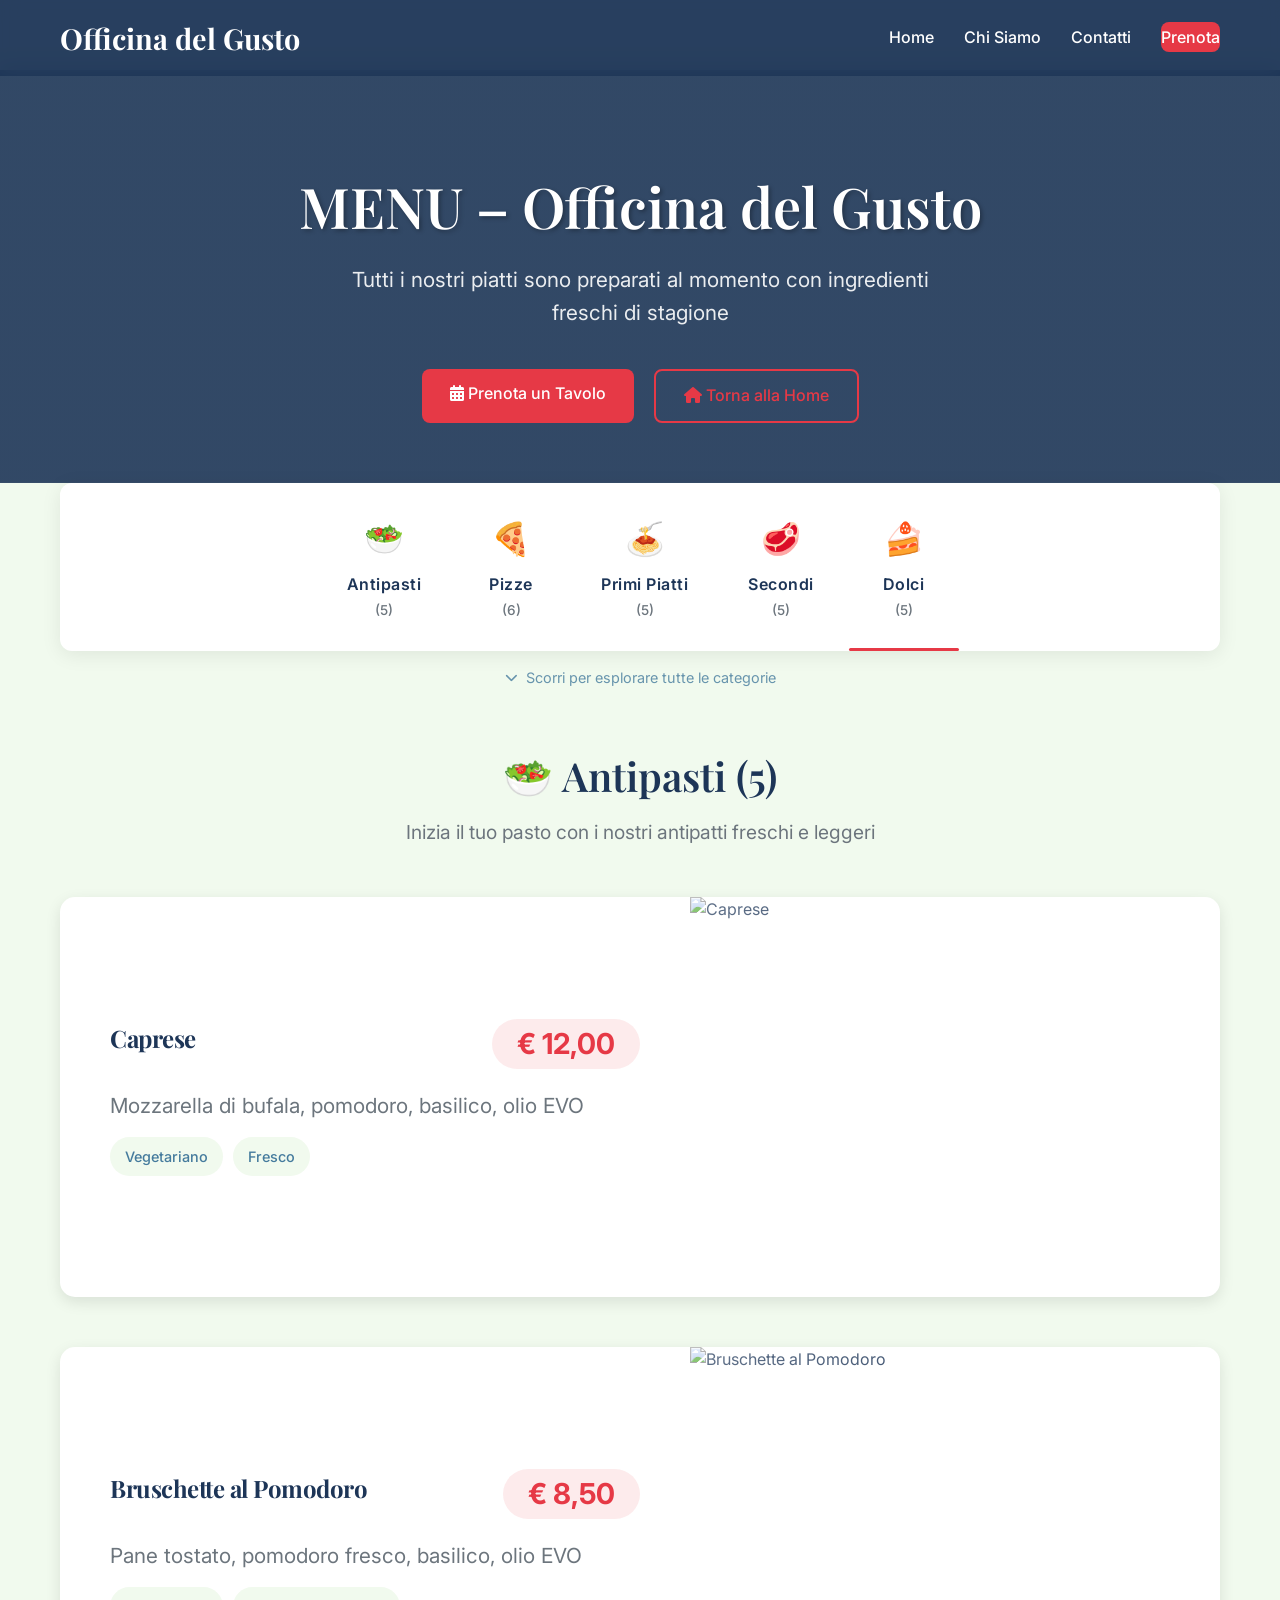
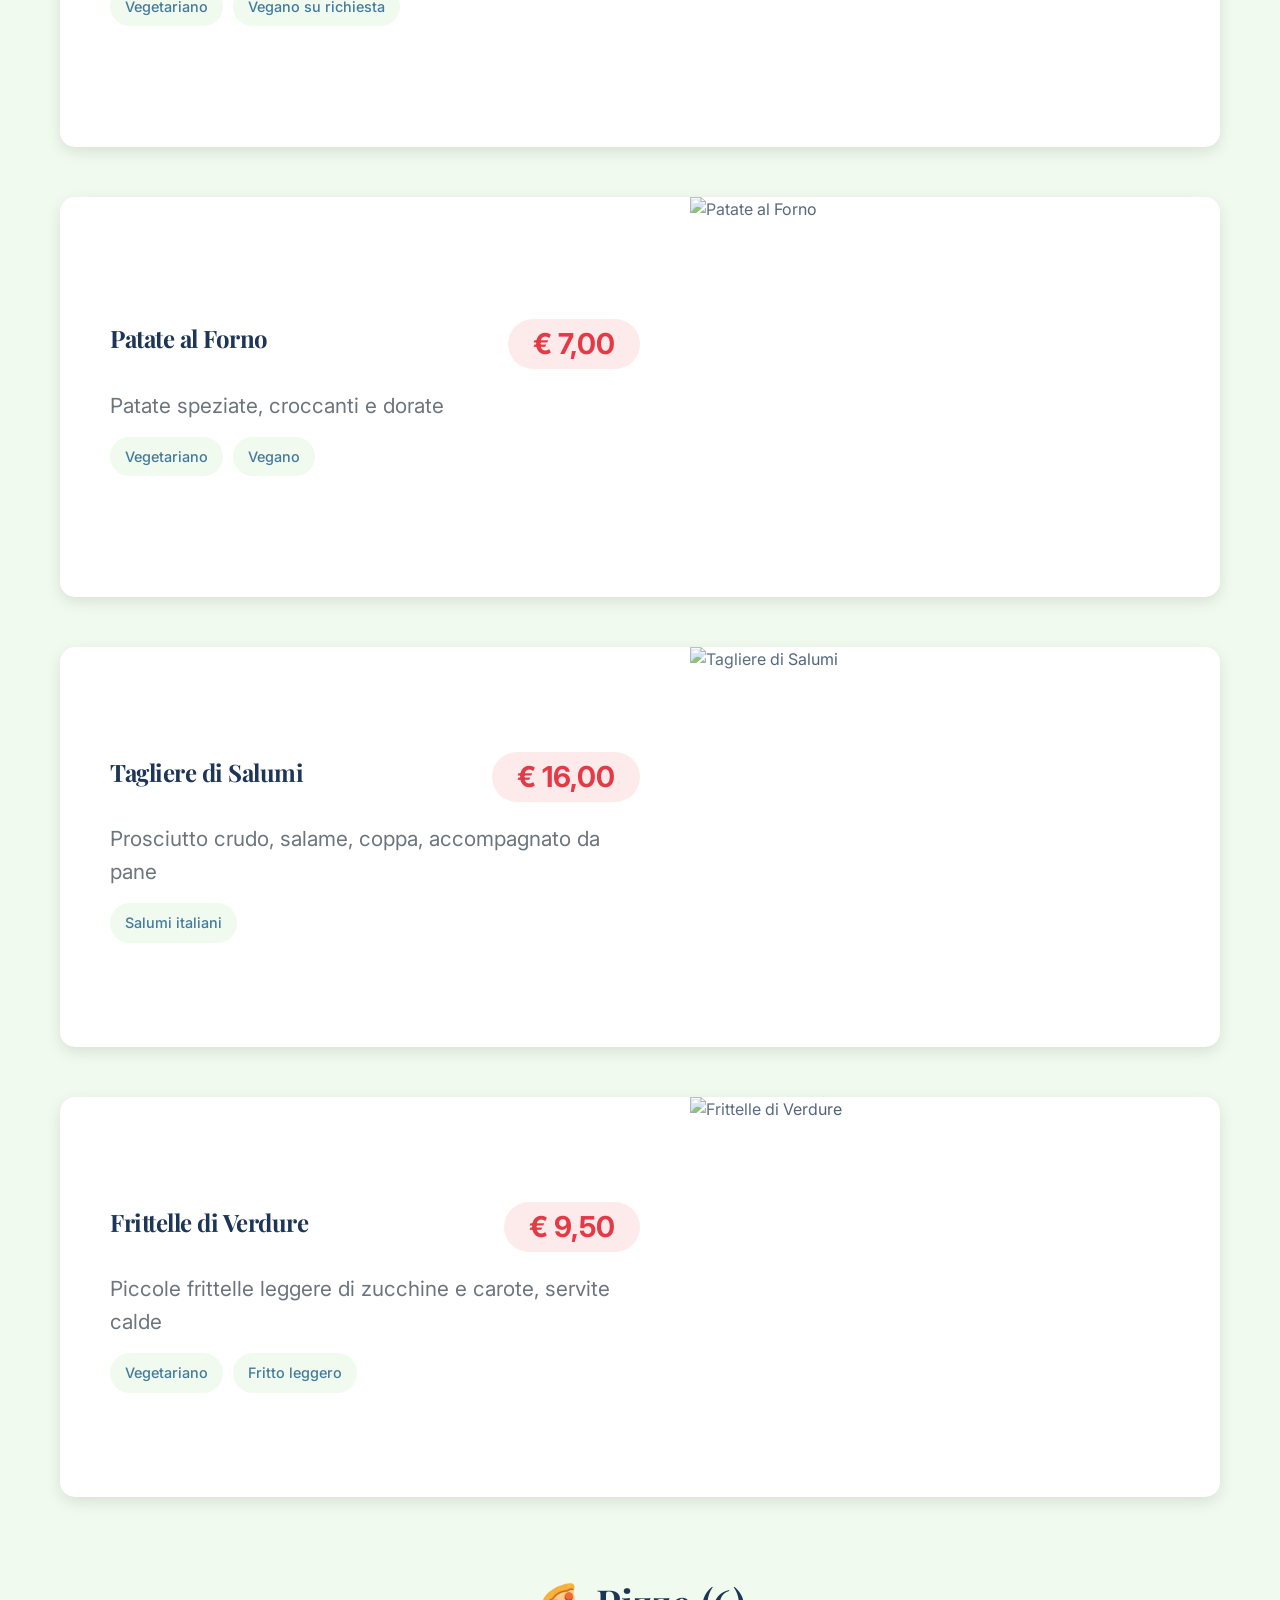
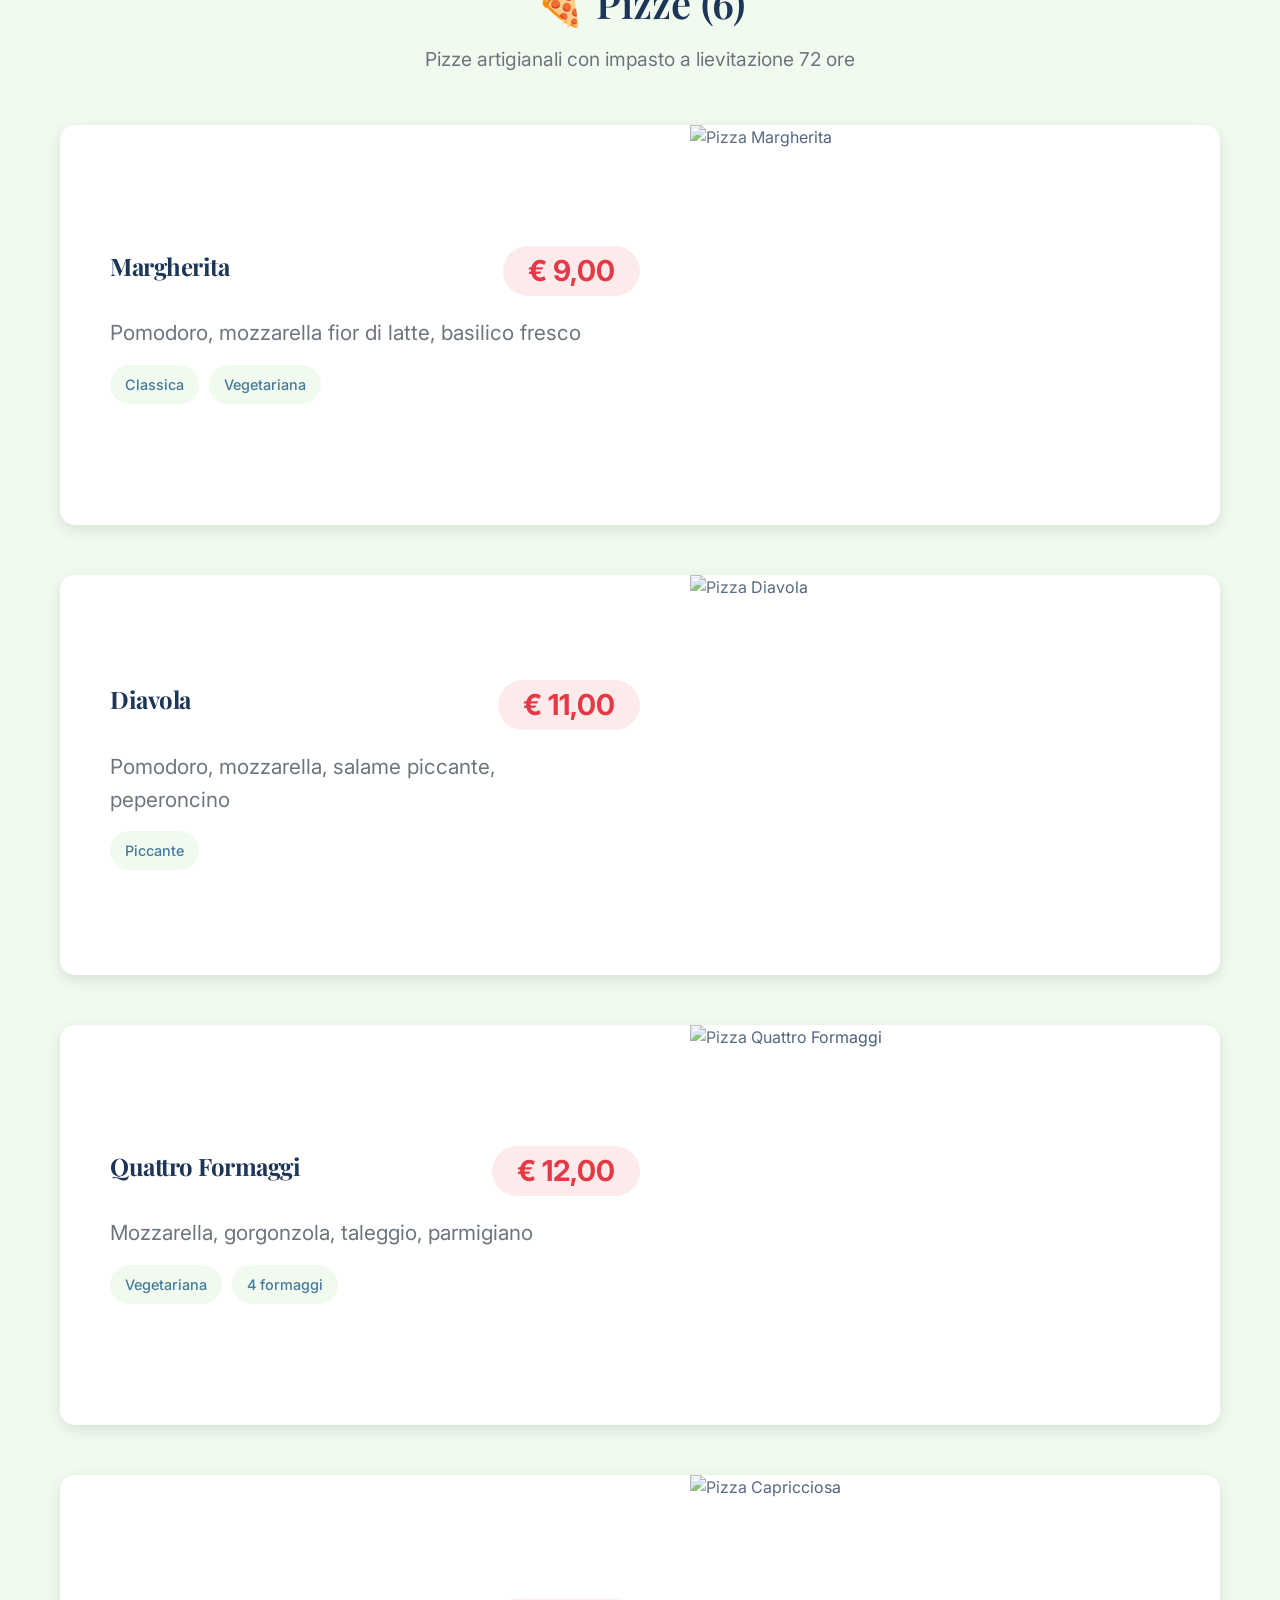
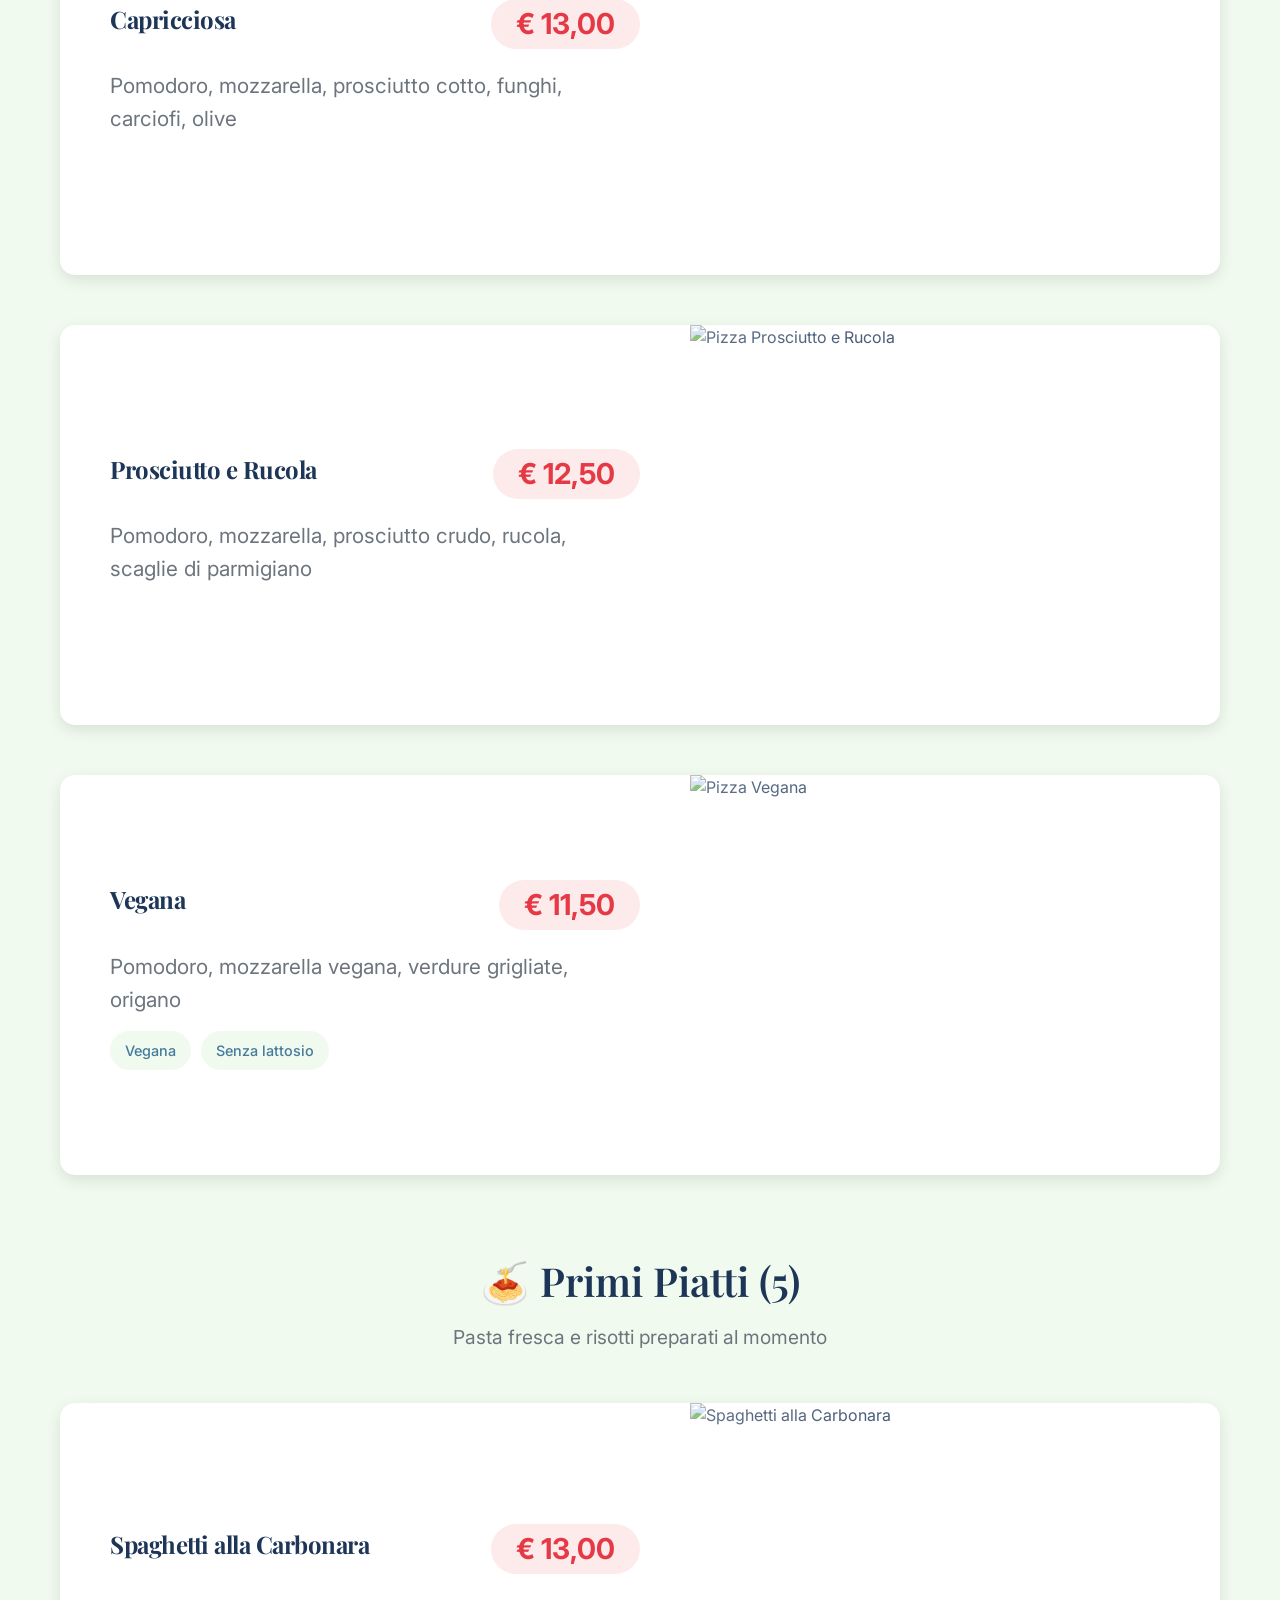
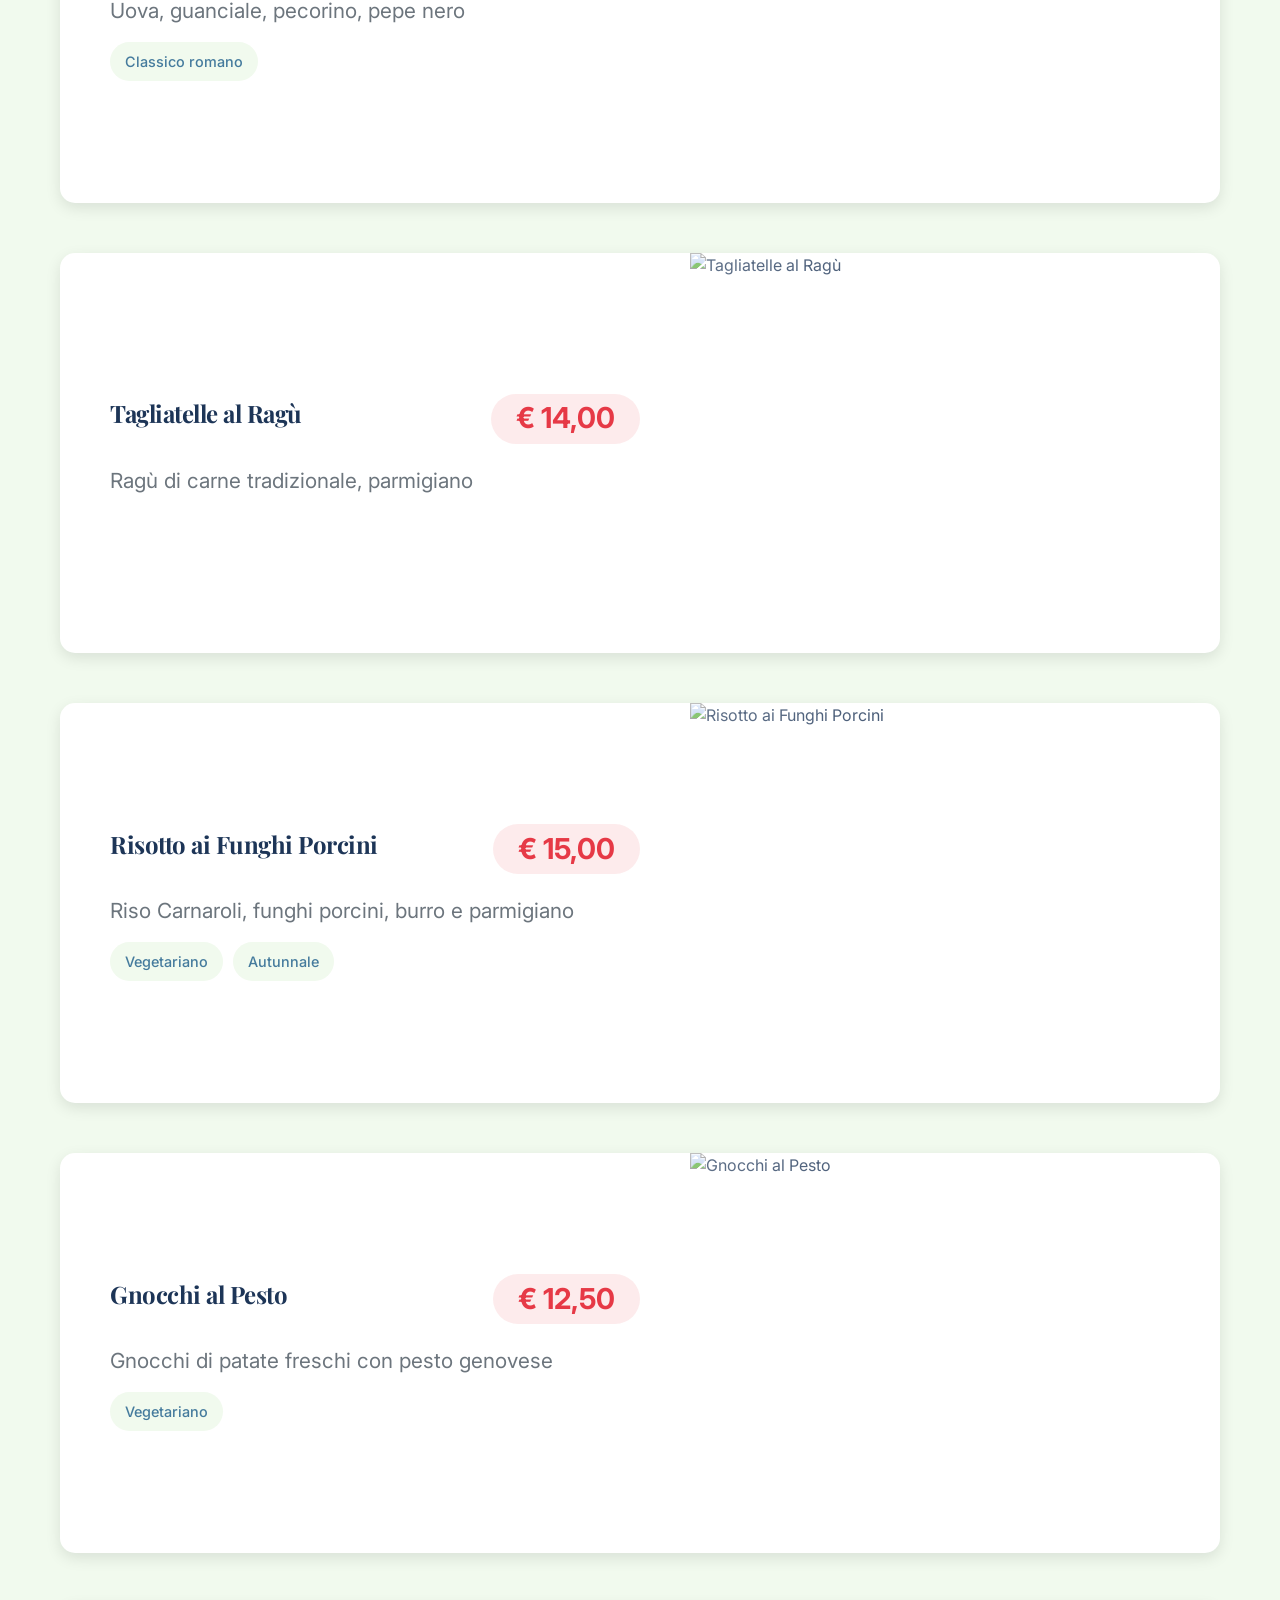
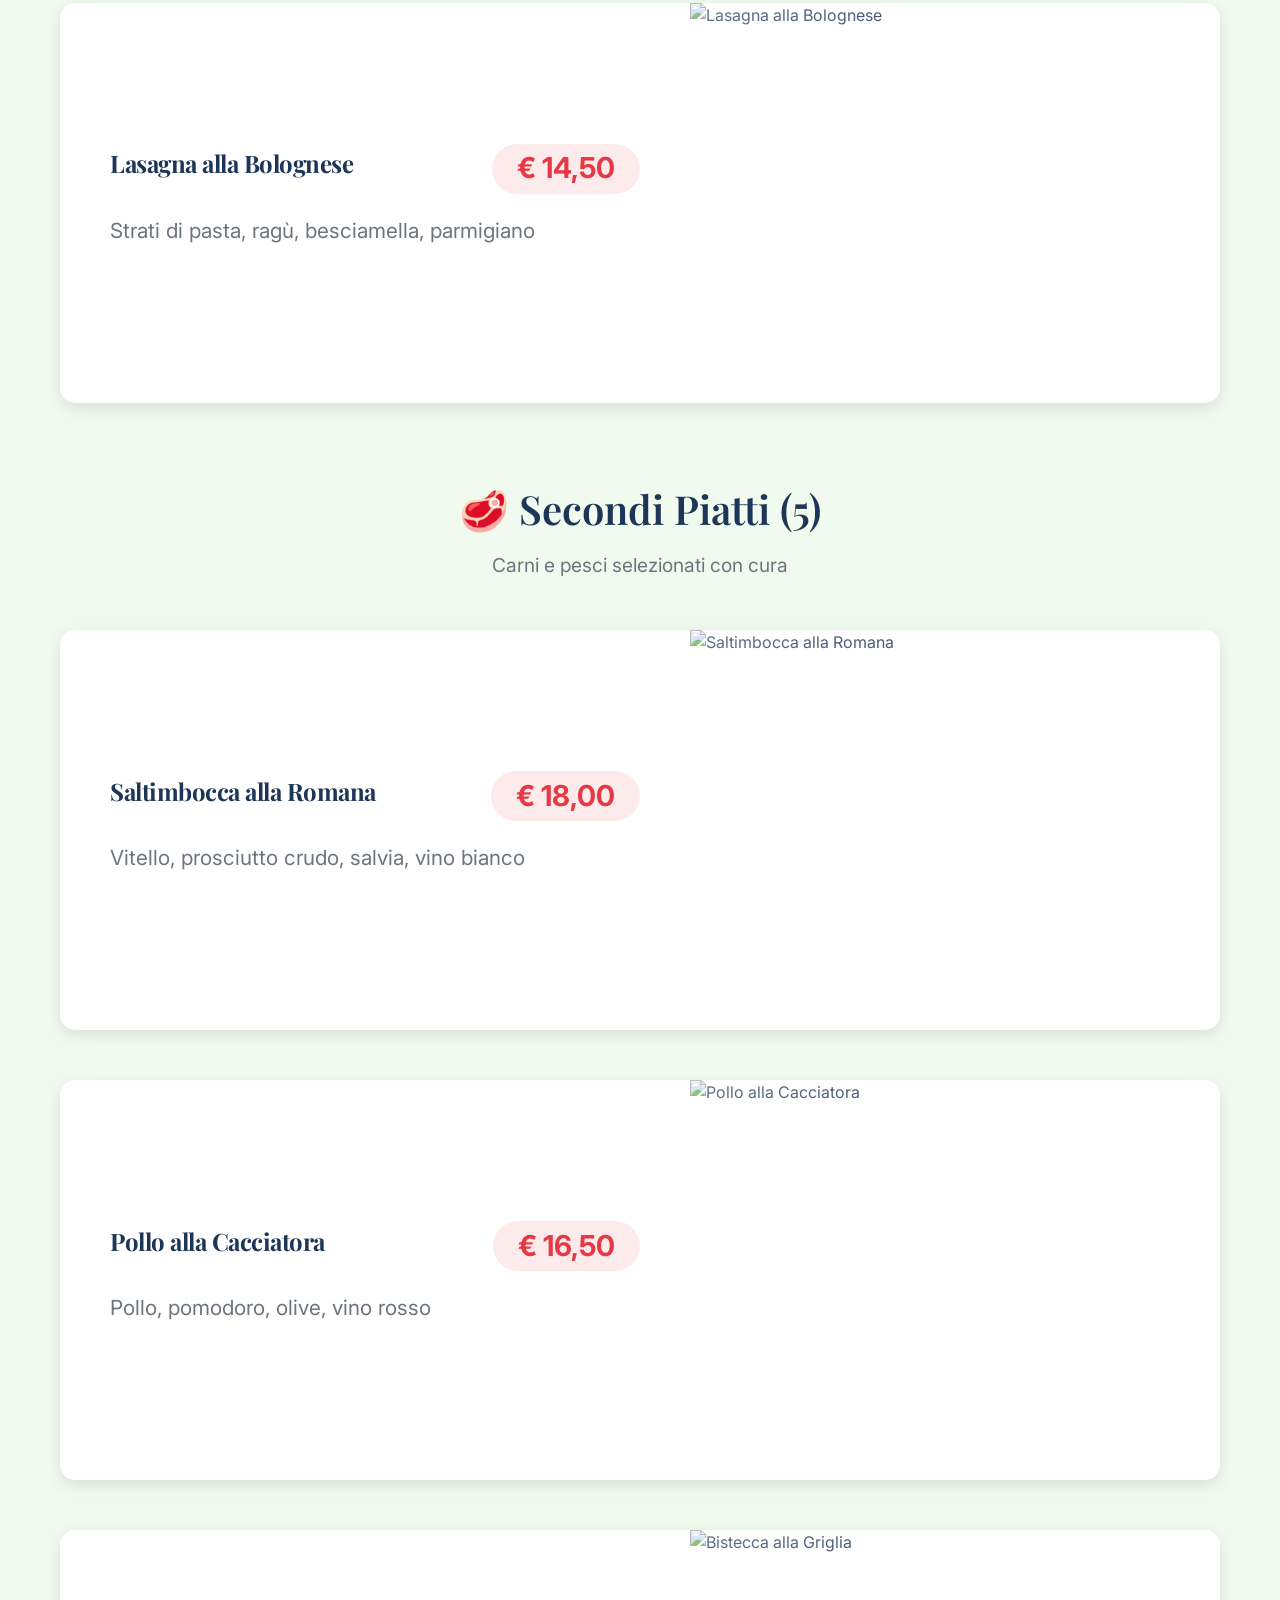
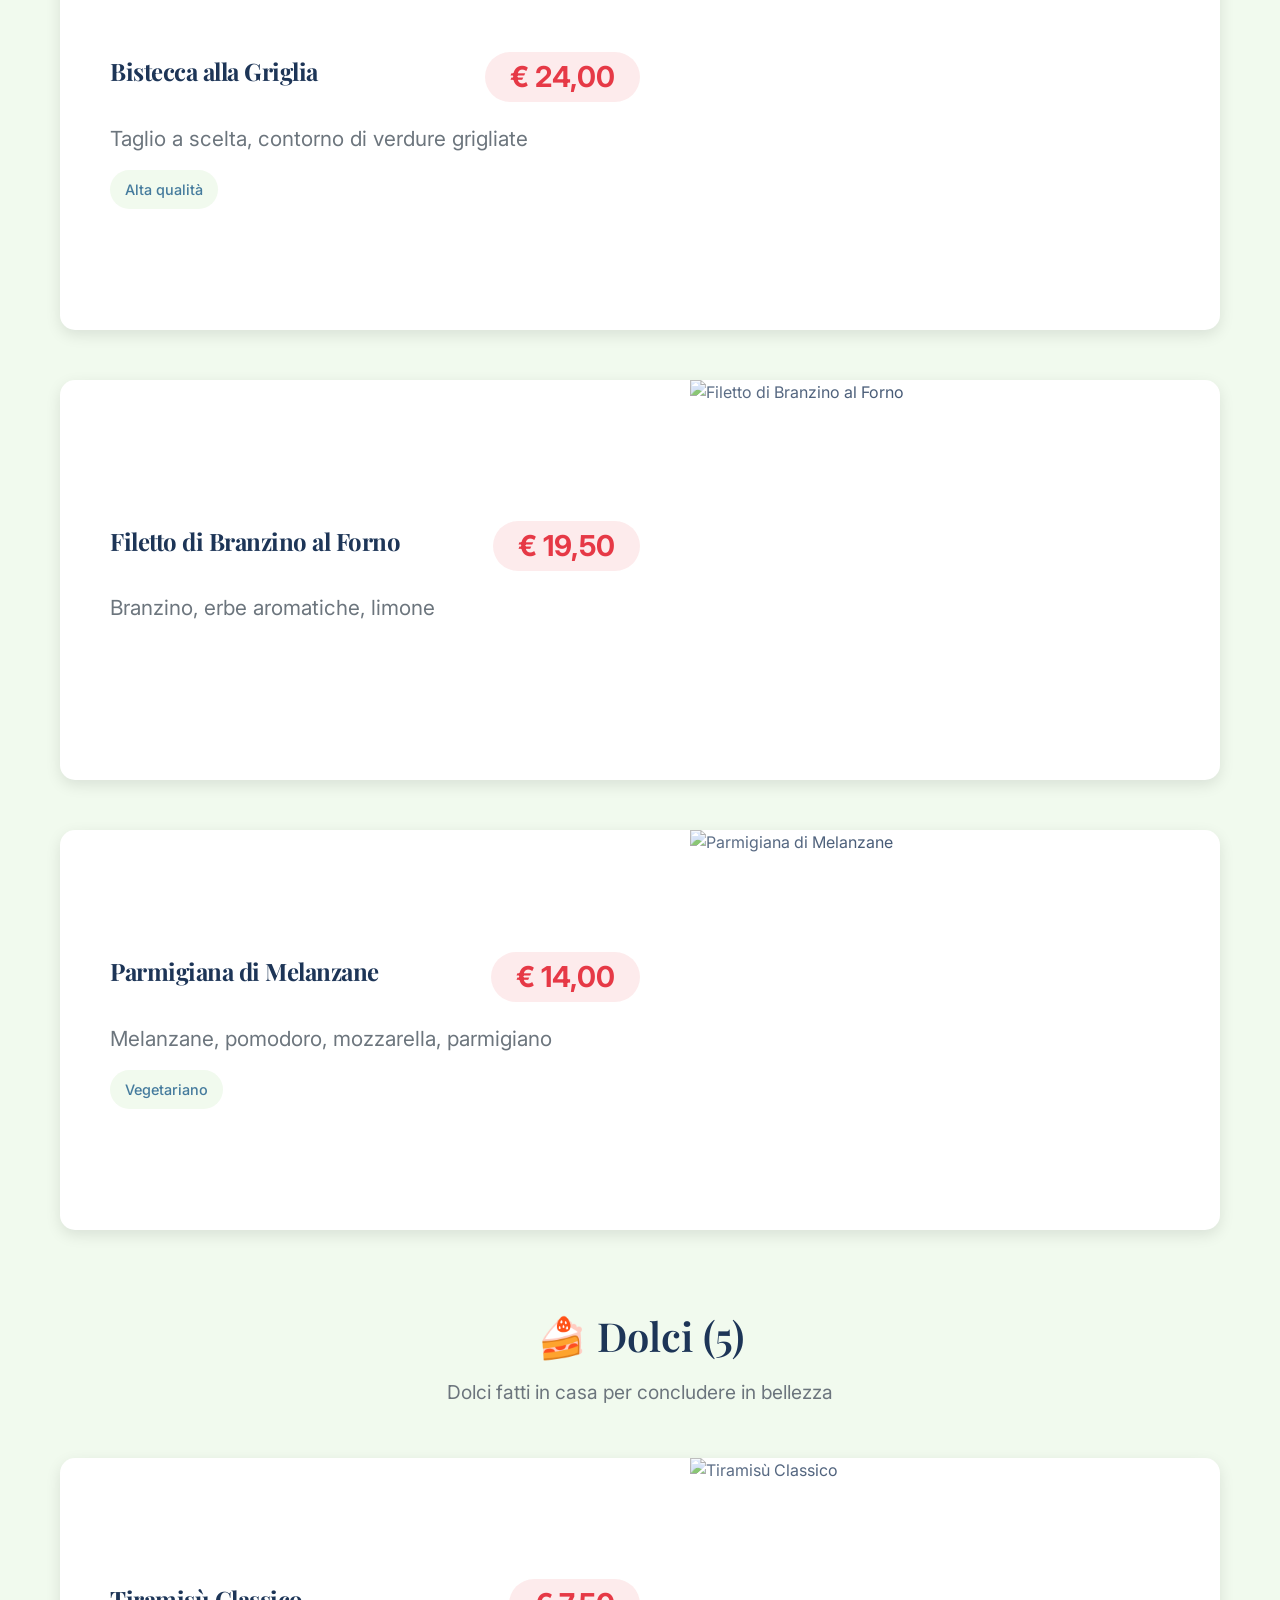
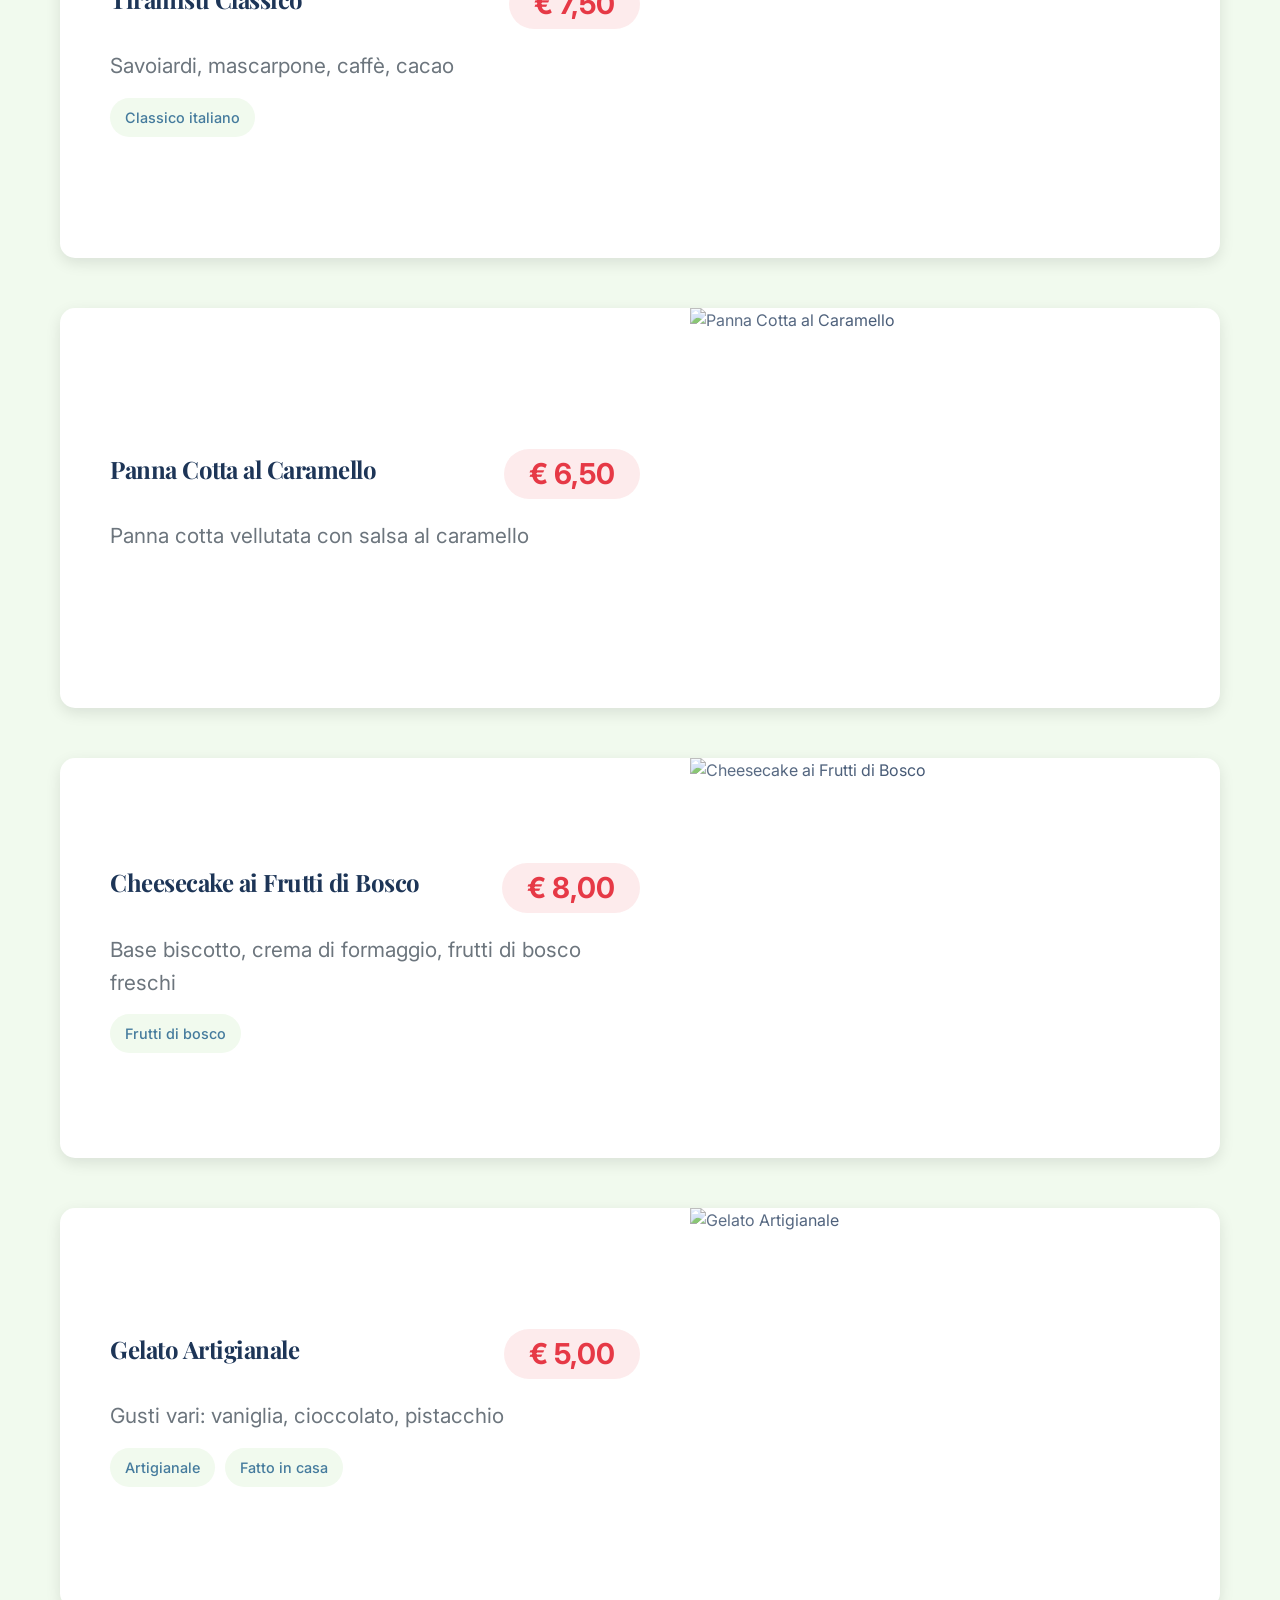
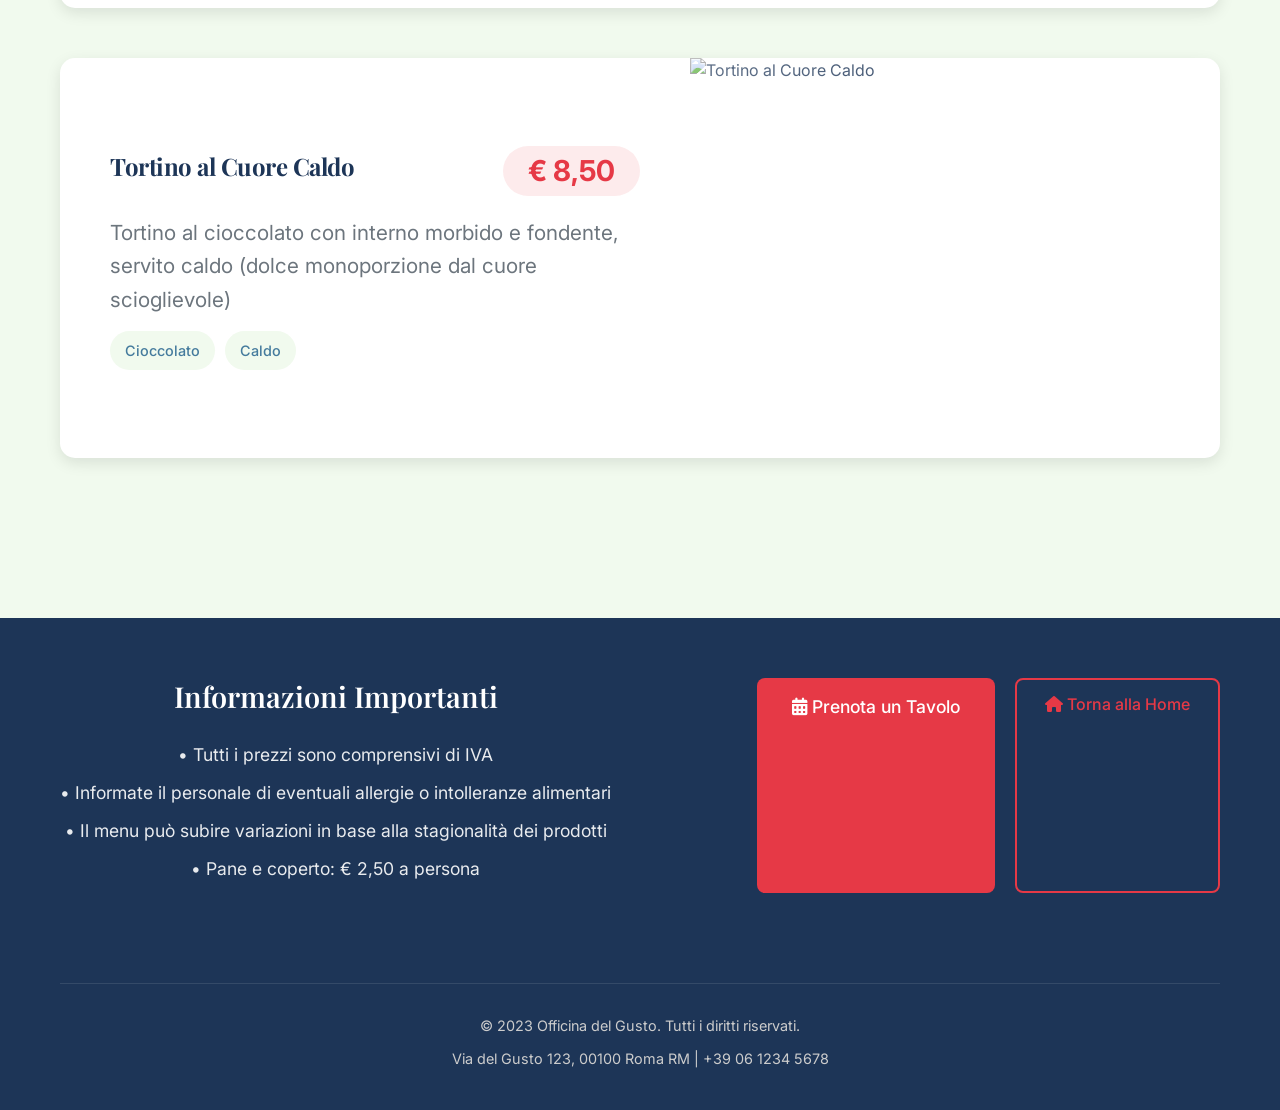
==== menu.html @ 0bdce74b "creazione sito creazione sito" ====
<!DOCTYPE html>
<html lang="it">
<head>
    <meta charset="UTF-8">
    <meta name="viewport" content="width=device-width, initial-scale=1.0">
    <title>Menu - Officina del Gusto</title>
    <link rel="stylesheet" href="css/style.css">
    <link rel="stylesheet" href="css/menu.css">
    <link rel="preconnect" href="https://fonts.googleapis.com">
    <link rel="preconnect" href="https://fonts.gstatic.com" crossorigin>
    <link href="https://fonts.googleapis.com/css2?family=Playfair+Display:wght@400;500;600;700&family=Inter:wght@300;400;500;600&display=swap" rel="stylesheet">
    <link rel="stylesheet" href="https://cdnjs.cloudflare.com/ajax/libs/font-awesome/6.4.0/css/all.min.css">
    <link rel="icon" type="image/x-icon" href="assets/images/favicon.ico">
</head>
<body>
    <!-- Navbar per menu.html -->
    <nav class="navbar">
        <div class="container">
            <a href="index.html" class="logo">Officina del Gusto</a>
            <button class="menu-toggle" aria-label="Apri menu">
                <i class="fas fa-bars"></i>
            </button>
            <ul class="nav-menu">
                <li><a href="index.html" class="nav-link">Home</a></li>
                <li><a href="index.html#about" class="nav-link">Chi Siamo</a></li>
                <li><a href="index.html#contact" class="nav-link">Contatti</a></li>
                <li><a href="index.html#reservation" class="nav-link btn-reservation">Prenota</a></li>
            </ul>
        </div>
    </nav>

    <!-- Header del Menu -->
    <header class="menu-header">
        <div class="container">
            <div class="menu-header-content">
                <h1 class="menu-main-title">MENU – Officina del Gusto</h1>
                <p class="menu-subtitle">Tutti i nostri piatti sono preparati al momento con ingredienti freschi di stagione</p>
                <div class="menu-header-actions">
                    <a href="index.html#reservation" class="btn btn-primary">
                        <i class="fas fa-calendar-alt"></i> Prenota un Tavolo
                    </a>
                    <a href="index.html" class="btn btn-secondary">
                        <i class="fas fa-home"></i> Torna alla Home
                    </a>
                </div>
            </div>
        </div>
    </header>

    <!-- Menu Container -->
    <main class="menu-container">
        <div class="container">
<!-- Navigazione categorie - Design Elegante -->
<div class="menu-categories-container">
    <nav class="menu-categories-nav-elegant">
        <div class="category-nav-wrapper">
            <a href="#antipasti" class="category-nav-item active" data-category="antipasti">
                <div class="category-icon">🥗</div>
                <div class="category-text">
                    <span class="category-name">Antipasti</span>
                    <span class="category-count">(5)</span>
                </div>
            </a>
            
            <a href="#pizze" class="category-nav-item" data-category="pizze">
                <div class="category-icon">🍕</div>
                <div class="category-text">
                    <span class="category-name">Pizze</span>
                    <span class="category-count">(6)</span>
                </div>
            </a>
            
            <a href="#primi" class="category-nav-item" data-category="primi">
                <div class="category-icon">🍝</div>
                <div class="category-text">
                    <span class="category-name">Primi Piatti</span>
                    <span class="category-count">(5)</span>
                </div>
            </a>
            
            <a href="#secondi" class="category-nav-item" data-category="secondi">
                <div class="category-icon">🥩</div>
                <div class="category-text">
                    <span class="category-name">Secondi</span>
                    <span class="category-count">(5)</span>
                </div>
            </a>
            
            <a href="#dolci" class="category-nav-item" data-category="dolci">
                <div class="category-icon">🍰</div>
                <div class="category-text">
                    <span class="category-name">Dolci</span>
                    <span class="category-count">(5)</span>
                </div>
            </a>
        </div>
        
        <div class="nav-indicator"></div>
    </nav>
    
    <div class="category-nav-hint">
        <i class="fas fa-chevron-down"></i>
        <span>Scorri per esplorare tutte le categorie</span>
    </div>
</div>
            <!-- Antipasti -->
            <section id="antipasti" class="menu-category-section">
                <div class="category-header">
                    <h2 class="category-title">🥗 Antipasti (5)</h2>
                    <p class="category-description">Inizia il tuo pasto con i nostri antipatti freschi e leggeri</p>
                </div>
                
                <div class="menu-items-list">
                    <!-- Caprese -->
                    <div class="menu-item-fullscreen">
                        <div class="menu-item-content">
                            <div class="dish-header">
                                <h3 class="dish-name">Caprese</h3>
                                <div class="dish-price">€ 12,00</div>
                            </div>
                            <p class="dish-description">Mozzarella di bufala, pomodoro, basilico, olio EVO</p>
                            <div class="dish-tags">
                                <span class="dish-tag">Vegetariano</span>
                                <span class="dish-tag">Fresco</span>
                            </div>
                        </div>
                        <div class="menu-item-image">
                            <img src="assets/images/caprese.jpg" alt="Caprese">
                        </div>
                    </div>
                    
                    <!-- Bruschette al Pomodoro -->
                    <div class="menu-item-fullscreen">
                        <div class="menu-item-content">
                            <div class="dish-header">
                                <h3 class="dish-name">Bruschette al Pomodoro</h3>
                                <div class="dish-price">€ 8,50</div>
                            </div>
                            <p class="dish-description">Pane tostato, pomodoro fresco, basilico, olio EVO</p>
                            <div class="dish-tags">
                                <span class="dish-tag">Vegetariano</span>
                                <span class="dish-tag">Vegano su richiesta</span>
                            </div>
                        </div>
                        <div class="menu-item-image">
                            <img src="assets/images/bruschetta.jpg" alt="Bruschette al Pomodoro">
                        </div>
                    </div>
                    
                    <!-- Patate al Forno -->
                    <div class="menu-item-fullscreen">
                        <div class="menu-item-content">
                            <div class="dish-header">
                                <h3 class="dish-name">Patate al Forno</h3>
                                <div class="dish-price">€ 7,00</div>
                            </div>
                            <p class="dish-description">Patate speziate, croccanti e dorate</p>
                            <div class="dish-tags">
                                <span class="dish-tag">Vegetariano</span>
                                <span class="dish-tag">Vegano</span>
                            </div>
                        </div>
                        <div class="menu-item-image">
                            <img src="assets/images/patate.jpg" alt="Patate al Forno">
                        </div>
                    </div>
                    
                    <!-- Tagliere di Salumi -->
                    <div class="menu-item-fullscreen">
                        <div class="menu-item-content">
                            <div class="dish-header">
                                <h3 class="dish-name">Tagliere di Salumi</h3>
                                <div class="dish-price">€ 16,00</div>
                            </div>
                            <p class="dish-description">Prosciutto crudo, salame, coppa, accompagnato da pane</p>
                            <div class="dish-tags">
                                <span class="dish-tag">Salumi italiani</span>
                            </div>
                        </div>
                        <div class="menu-item-image">
                            <img src="assets/images/salumi.jpg" alt="Tagliere di Salumi">
                        </div>
                    </div>
                    
                    <!-- Frittelle di Verdure -->
                    <div class="menu-item-fullscreen">
                        <div class="menu-item-content">
                            <div class="dish-header">
                                <h3 class="dish-name">Frittelle di Verdure</h3>
                                <div class="dish-price">€ 9,50</div>
                            </div>
                            <p class="dish-description">Piccole frittelle leggere di zucchine e carote, servite calde</p>
                            <div class="dish-tags">
                                <span class="dish-tag">Vegetariano</span>
                                <span class="dish-tag">Fritto leggero</span>
                            </div>
                        </div>
                        <div class="menu-item-image">
                            <img src="assets/images/verdura.jpg" alt="Frittelle di Verdure">
                        </div>
                    </div>
                </div>
            </section>

            <!-- Pizze -->
            <section id="pizze" class="menu-category-section">
                <div class="category-header">
                    <h2 class="category-title">🍕 Pizze (6)</h2>
                    <p class="category-description">Pizze artigianali con impasto a lievitazione 72 ore</p>
                </div>
                
                <div class="menu-items-list">
                    <!-- Margherita -->
                    <div class="menu-item-fullscreen">
                        <div class="menu-item-content">
                            <div class="dish-header">
                                <h3 class="dish-name">Margherita</h3>
                                <div class="dish-price">€ 9,00</div>
                            </div>
                            <p class="dish-description">Pomodoro, mozzarella fior di latte, basilico fresco</p>
                            <div class="dish-tags">
                                <span class="dish-tag">Classica</span>
                                <span class="dish-tag">Vegetariana</span>
                            </div>
                        </div>
                        <div class="menu-item-image">
                            <img src="assets/images/margherita.jpg" alt="Pizza Margherita">
                        </div>
                    </div>
                    
                    <!-- Diavola -->
                    <div class="menu-item-fullscreen">
                        <div class="menu-item-content">
                            <div class="dish-header">
                                <h3 class="dish-name">Diavola</h3>
                                <div class="dish-price">€ 11,00</div>
                            </div>
                            <p class="dish-description">Pomodoro, mozzarella, salame piccante, peperoncino</p>
                            <div class="dish-tags">
                                <span class="dish-tag">Piccante</span>
                            </div>
                        </div>
                        <div class="menu-item-image">
                            <img src="assets/images/salamino.jpg" alt="Pizza Diavola">
                        </div>
                    </div>
                    
                    <!-- Quattro Formaggi -->
                    <div class="menu-item-fullscreen">
                        <div class="menu-item-content">
                            <div class="dish-header">
                                <h3 class="dish-name">Quattro Formaggi</h3>
                                <div class="dish-price">€ 12,00</div>
                            </div>
                            <p class="dish-description">Mozzarella, gorgonzola, taleggio, parmigiano</p>
                            <div class="dish-tags">
                                <span class="dish-tag">Vegetariana</span>
                                <span class="dish-tag">4 formaggi</span>
                            </div>
                        </div>
                        <div class="menu-item-image">
                            <img src="assets/images/4-formaggi.jpg" alt="Pizza Quattro Formaggi">
                        </div>
                    </div>
                    
                    <!-- Capricciosa -->
                    <div class="menu-item-fullscreen">
                        <div class="menu-item-content">
                            <div class="dish-header">
                                <h3 class="dish-name">Capricciosa</h3>
                                <div class="dish-price">€ 13,00</div>
                            </div>
                            <p class="dish-description">Pomodoro, mozzarella, prosciutto cotto, funghi, carciofi, olive</p>
                        </div>
                        <div class="menu-item-image">
                            <img src="assets/images/capricciosa.avif" alt="Pizza Capricciosa">
                        </div>
                    </div>
                    
                    <!-- Prosciutto e Rucola -->
                    <div class="menu-item-fullscreen">
                        <div class="menu-item-content">
                            <div class="dish-header">
                                <h3 class="dish-name">Prosciutto e Rucola</h3>
                                <div class="dish-price">€ 12,50</div>
                            </div>
                            <p class="dish-description">Pomodoro, mozzarella, prosciutto crudo, rucola, scaglie di parmigiano</p>
                        </div>
                        <div class="menu-item-image">
                            <img src="assets/images/prosciutto-rucola.jpg" alt="Pizza Prosciutto e Rucola">
                        </div>
                    </div>
                    
                    <!-- Vegana -->
                    <div class="menu-item-fullscreen">
                        <div class="menu-item-content">
                            <div class="dish-header">
                                <h3 class="dish-name">Vegana</h3>
                                <div class="dish-price">€ 11,50</div>
                            </div>
                            <p class="dish-description">Pomodoro, mozzarella vegana, verdure grigliate, origano</p>
                            <div class="dish-tags">
                                <span class="dish-tag">Vegana</span>
                                <span class="dish-tag">Senza lattosio</span>
                            </div>
                        </div>
                        <div class="menu-item-image">
                            <img src="assets/images/vegana.webp" alt="Pizza Vegana">
                        </div>
                    </div>
                </div>
            </section>

            <!-- Primi Piatti -->
            <section id="primi" class="menu-category-section">
                <div class="category-header">
                    <h2 class="category-title">🍝 Primi Piatti (5)</h2>
                    <p class="category-description">Pasta fresca e risotti preparati al momento</p>
                </div>
                
                <div class="menu-items-list">
                    <!-- Spaghetti alla Carbonara -->
                    <div class="menu-item-fullscreen">
                        <div class="menu-item-content">
                            <div class="dish-header">
                                <h3 class="dish-name">Spaghetti alla Carbonara</h3>
                                <div class="dish-price">€ 13,00</div>
                            </div>
                            <p class="dish-description">Uova, guanciale, pecorino, pepe nero</p>
                            <div class="dish-tags">
                                <span class="dish-tag">Classico romano</span>
                            </div>
                        </div>
                        <div class="menu-item-image">
                            <img src="assets/images/carbonara.jpg" alt="Spaghetti alla Carbonara">
                        </div>
                    </div>
                    
                    <!-- Tagliatelle al Ragù -->
                    <div class="menu-item-fullscreen">
                        <div class="menu-item-content">
                            <div class="dish-header">
                                <h3 class="dish-name">Tagliatelle al Ragù</h3>
                                <div class="dish-price">€ 14,00</div>
                            </div>
                            <p class="dish-description">Ragù di carne tradizionale, parmigiano</p>
                        </div>
                        <div class="menu-item-image">
                            <img src="assets/images/tagliatelle.jpg" alt="Tagliatelle al Ragù">
                        </div>
                    </div>
                    
                    <!-- Risotto ai Funghi Porcini -->
                    <div class="menu-item-fullscreen">
                        <div class="menu-item-content">
                            <div class="dish-header">
                                <h3 class="dish-name">Risotto ai Funghi Porcini</h3>
                                <div class="dish-price">€ 15,00</div>
                            </div>
                            <p class="dish-description">Riso Carnaroli, funghi porcini, burro e parmigiano</p>
                            <div class="dish-tags">
                                <span class="dish-tag">Vegetariano</span>
                                <span class="dish-tag">Autunnale</span>
                            </div>
                        </div>
                        <div class="menu-item-image">
                            <img src="assets/images/risotto.jpg" alt="Risotto ai Funghi Porcini">
                        </div>
                    </div>
                    
                    <!-- Gnocchi al Pesto -->
                    <div class="menu-item-fullscreen">
                        <div class="menu-item-content">
                            <div class="dish-header">
                                <h3 class="dish-name">Gnocchi al Pesto</h3>
                                <div class="dish-price">€ 12,50</div>
                            </div>
                            <p class="dish-description">Gnocchi di patate freschi con pesto genovese</p>
                            <div class="dish-tags">
                                <span class="dish-tag">Vegetariano</span>
                            </div>
                        </div>
                        <div class="menu-item-image">
                            <img src="assets/images/gnocchi.webp" alt="Gnocchi al Pesto">
                        </div>
                    </div>
                    
                    <!-- Lasagna alla Bolognese -->
                    <div class="menu-item-fullscreen">
                        <div class="menu-item-content">
                            <div class="dish-header">
                                <h3 class="dish-name">Lasagna alla Bolognese</h3>
                                <div class="dish-price">€ 14,50</div>
                            </div>
                            <p class="dish-description">Strati di pasta, ragù, besciamella, parmigiano</p>
                        </div>
                        <div class="menu-item-image">
                            <img src="assets/images/lasagne.jpg" alt="Lasagna alla Bolognese">
                        </div>
                    </div>
                </div>
            </section>

            <!-- Secondi Piatti -->
            <section id="secondi" class="menu-category-section">
                <div class="category-header">
                    <h2 class="category-title">🥩 Secondi Piatti (5)</h2>
                    <p class="category-description">Carni e pesci selezionati con cura</p>
                </div>
                
                <div class="menu-items-list">
                    <!-- Saltimbocca alla Romana -->
                    <div class="menu-item-fullscreen">
                        <div class="menu-item-content">
                            <div class="dish-header">
                                <h3 class="dish-name">Saltimbocca alla Romana</h3>
                                <div class="dish-price">€ 18,00</div>
                            </div>
                            <p class="dish-description">Vitello, prosciutto crudo, salvia, vino bianco</p>
                        </div>
                        <div class="menu-item-image">
                            <img src="assets/images/saltimbocca.jpg" alt="Saltimbocca alla Romana">
                        </div>
                    </div>
                    
                    <!-- Pollo alla Cacciatora -->
                    <div class="menu-item-fullscreen">
                        <div class="menu-item-content">
                            <div class="dish-header">
                                <h3 class="dish-name">Pollo alla Cacciatora</h3>
                                <div class="dish-price">€ 16,50</div>
                            </div>
                            <p class="dish-description">Pollo, pomodoro, olive, vino rosso</p>
                        </div>
                        <div class="menu-item-image">
                            <img src="assets/images/pollo.jpg" alt="Pollo alla Cacciatora">
                        </div>
                    </div>
                    
                    <!-- Bistecca alla Griglia -->
                    <div class="menu-item-fullscreen">
                        <div class="menu-item-content">
                            <div class="dish-header">
                                <h3 class="dish-name">Bistecca alla Griglia</h3>
                                <div class="dish-price">€ 24,00</div>
                            </div>
                            <p class="dish-description">Taglio a scelta, contorno di verdure grigliate</p>
                            <div class="dish-tags">
                                <span class="dish-tag">Alta qualità</span>
                            </div>
                        </div>
                        <div class="menu-item-image">
                            <img src="assets/images/bistecca.jpg" alt="Bistecca alla Griglia">
                        </div>
                    </div>
                    
                    <!-- Filetto di Branzino al Forno -->
                    <div class="menu-item-fullscreen">
                        <div class="menu-item-content">
                            <div class="dish-header">
                                <h3 class="dish-name">Filetto di Branzino al Forno</h3>
                                <div class="dish-price">€ 19,50</div>
                            </div>
                            <p class="dish-description">Branzino, erbe aromatiche, limone</p>
                        </div>
                        <div class="menu-item-image">
                            <img src="assets/images/branzino.jpg" alt="Filetto di Branzino al Forno">
                        </div>
                    </div>
                    
                    <!-- Parmigiana di Melanzane -->
                    <div class="menu-item-fullscreen">
                        <div class="menu-item-content">
                            <div class="dish-header">
                                <h3 class="dish-name">Parmigiana di Melanzane</h3>
                                <div class="dish-price">€ 14,00</div>
                            </div>
                            <p class="dish-description">Melanzane, pomodoro, mozzarella, parmigiano</p>
                            <div class="dish-tags">
                                <span class="dish-tag">Vegetariano</span>
                            </div>
                        </div>
                        <div class="menu-item-image">
                            <img src="assets/images/parmigiana.jpg" alt="Parmigiana di Melanzane">
                        </div>
                    </div>
                </div>
            </section>

            <!-- Dolci -->
            <section id="dolci" class="menu-category-section">
                <div class="category-header">
                    <h2 class="category-title">🍰 Dolci (5)</h2>
                    <p class="category-description">Dolci fatti in casa per concludere in bellezza</p>
                </div>
                
                <div class="menu-items-list">
                    <!-- Tiramisù Classico -->
                    <div class="menu-item-fullscreen">
                        <div class="menu-item-content">
                            <div class="dish-header">
                                <h3 class="dish-name">Tiramisù Classico</h3>
                                <div class="dish-price">€ 7,50</div>
                            </div>
                            <p class="dish-description">Savoiardi, mascarpone, caffè, cacao</p>
                            <div class="dish-tags">
                                <span class="dish-tag">Classico italiano</span>
                            </div>
                        </div>
                        <div class="menu-item-image">
                            <img src="assets/images/tiramisu.jpg" alt="Tiramisù Classico">
                        </div>
                    </div>
                    
                    <!-- Panna Cotta al Caramello -->
                    <div class="menu-item-fullscreen">
                        <div class="menu-item-content">
                            <div class="dish-header">
                                <h3 class="dish-name">Panna Cotta al Caramello</h3>
                                <div class="dish-price">€ 6,50</div>
                            </div>
                            <p class="dish-description">Panna cotta vellutata con salsa al caramello</p>
                        </div>
                        <div class="menu-item-image">
                            <img src="assets/images/pannacotta.jpg" alt="Panna Cotta al Caramello">
                        </div>
                    </div>
                    
                    <!-- Cheesecake ai Frutti di Bosco -->
                    <div class="menu-item-fullscreen">
                        <div class="menu-item-content">
                            <div class="dish-header">
                                <h3 class="dish-name">Cheesecake ai Frutti di Bosco</h3>
                                <div class="dish-price">€ 8,00</div>
                            </div>
                            <p class="dish-description">Base biscotto, crema di formaggio, frutti di bosco freschi</p>
                            <div class="dish-tags">
                                <span class="dish-tag">Frutti di bosco</span>
                            </div>
                        </div>
                        <div class="menu-item-image">
                            <img src="assets/images/cheesecake.jpg" alt="Cheesecake ai Frutti di Bosco">
                        </div>
                    </div>
                    
                    <!-- Gelato Artigianale -->
                    <div class="menu-item-fullscreen">
                        <div class="menu-item-content">
                            <div class="dish-header">
                                <h3 class="dish-name">Gelato Artigianale</h3>
                                <div class="dish-price">€ 5,00</div>
                            </div>
                            <p class="dish-description">Gusti vari: vaniglia, cioccolato, pistacchio</p>
                            <div class="dish-tags">
                                <span class="dish-tag">Artigianale</span>
                                <span class="dish-tag">Fatto in casa</span>
                            </div>
                        </div>
                        <div class="menu-item-image">
                            <img src="assets/images/gelato.jpg" alt="Gelato Artigianale">
                        </div>
                    </div>
                    
                    <!-- Tortino al Cuore Caldo -->
                    <div class="menu-item-fullscreen">
                        <div class="menu-item-content">
                            <div class="dish-header">
                                <h3 class="dish-name">Tortino al Cuore Caldo</h3>
                                <div class="dish-price">€ 8,50</div>
                            </div>
                            <p class="dish-description">Tortino al cioccolato con interno morbido e fondente, servito caldo (dolce monoporzione dal cuore scioglievole)</p>
                            <div class="dish-tags">
                                <span class="dish-tag">Cioccolato</span>
                                <span class="dish-tag">Caldo</span>
                            </div>
                        </div>
                        <div class="menu-item-image">
                            <img src="assets/images/tortino.jpg" alt="Tortino al Cuore Caldo">
                        </div>
                    </div>
                </div>
            </section>
        </div>
    </main>

    <!-- Footer del Menu -->
    <footer class="menu-page-footer">
        <div class="container">
            <div class="footer-content">
                <div class="footer-info">
                    <h3>Informazioni Importanti</h3>
                    <p>• Tutti i prezzi sono comprensivi di IVA</p>
                    <p>• Informate il personale di eventuali allergie o intolleranze alimentari</p>
                    <p>• Il menu può subire variazioni in base alla stagionalità dei prodotti</p>
                    <p>• Pane e coperto: € 2,50 a persona</p>
                </div>
                
                <div class="footer-actions">
                    <a href="index.html#reservation" class="btn btn-primary btn-large">
                        <i class="fas fa-calendar-alt"></i> Prenota un Tavolo
                    </a>
                    <a href="index.html" class="btn btn-secondary">
                        <i class="fas fa-home"></i> Torna alla Home
                    </a>
                </div>
            </div>
            
            <div class="footer-bottom">
                <p>&copy; 2023 Officina del Gusto. Tutti i diritti riservati.</p>
                <p>Via del Gusto 123, 00100 Roma RM | +39 06 1234 5678</p>
            </div>
        </div>
    </footer>

    <script src="js/menu.js"></script>
</body>
</html>
---- css/style.css ----
/* Reset e impostazioni base */
* {
    margin: 0;
    padding: 0;
    box-sizing: border-box;
}

:root {
    --primary-color: #E63946;
    --secondary-color: #F1FAEE;
    --accent-color: #457B9D;
    --dark-color: #1D3557;
    --light-color: #F8F9FA;
    --gray-color: #6c757d;
    --transition: all 0.3s ease;
    --shadow: 0 5px 15px rgba(0, 0, 0, 0.1);
    --shadow-hover: 0 10px 25px rgba(0, 0, 0, 0.15);
    --border-radius: 8px;
}

html {
    scroll-behavior: smooth;
}

body {
    font-family: 'Inter', sans-serif;
    color: var(--dark-color);
    line-height: 1.6;
    overflow-x: hidden;
    background-color: var(--secondary-color);
}

h1, h2, h3, h4, h5, h6 {
    font-family: 'Playfair Display', serif;
    font-weight: 600;
    line-height: 1.3;
}

a {
    text-decoration: none;
    color: inherit;
}

ul {
    list-style: none;
}

.container {
    width: 100%;
    max-width: 1200px;
    margin: 0 auto;
    padding: 0 20px;
}

.btn {
    display: inline-block;
    padding: 12px 28px;
    border-radius: var(--border-radius);
    font-weight: 500;
    text-align: center;
    transition: var(--transition);
    cursor: pointer;
    border: none;
    font-family: 'Inter', sans-serif;
    font-size: 1rem;
}

.btn-primary {
    background-color: var(--primary-color);
    color: white;
}

.btn-primary:hover {
    background-color: #d32f3d;
    transform: translateY(-3px);
    box-shadow: var(--shadow-hover);
}

.btn-secondary {
    background-color: transparent;
    color: var(--primary-color);
    border: 2px solid var(--primary-color);
}

.btn-secondary:hover {
    background-color: var(--primary-color);
    color: white;
    transform: translateY(-3px);
    box-shadow: var(--shadow-hover);
}

.btn-reservation {
    background-color: var(--primary-color);
    color: white;
    padding: 10px 20px;
    border-radius: var(--border-radius);
    transition: var(--transition);
}

.btn-reservation:hover {
    background-color: #d32f3d;
}

.section-title {
    font-size: 2.5rem;
    margin-bottom: 1rem;
    position: relative;
    display: inline-block;
}

.section-title::after {
    content: '';
    position: absolute;
    bottom: -10px;
    left: 0;
    width: 60px;
    height: 3px;
    background-color: var(--primary-color);
}

.section-subtitle {
    font-size: 1.1rem;
    color: var(--gray-color);
    margin-bottom: 3rem;
    max-width: 600px;
}

.section-text {
    font-size: 1.1rem;
    color: var(--dark-color);
    margin-bottom: 2rem;
    line-height: 1.8;
}

/* Navbar */
.navbar {
    position: fixed;
    top: 0;
    left: 0;
    width: 100%;
    background-color: rgba(29, 53, 87, 0.95);
    backdrop-filter: blur(10px);
    z-index: 1000;
    padding: 15px 0;
    transition: var(--transition);
}

.navbar .container {
    display: flex;
    justify-content: space-between;
    align-items: center;
}

.logo {
    font-family: 'Playfair Display', serif;
    font-size: 1.8rem;
    font-weight: 700;
    color: white;
}

.nav-menu {
    display: flex;
    align-items: center;
    gap: 30px;
}

.nav-link {
    color: white;
    font-weight: 500;
    transition: var(--transition);
    position: relative;
    padding: 5px 0;
}

.nav-link::after {
    content: '';
    position: absolute;
    bottom: 0;
    left: 0;
    width: 0;
    height: 2px;
    background-color: var(--primary-color);
    transition: var(--transition);
}

.nav-link:hover {
    color: var(--primary-color);
}

.nav-link:hover::after {
    width: 100%;
}

.menu-toggle {
    display: none;
    background: none;
    border: none;
    color: white;
    font-size: 1.5rem;
    cursor: pointer;
}

/* Hero Section */
.hero-section {
    height: 100vh;
    position: relative;
    display: flex;
    flex-direction: column;
    justify-content: center;
    align-items: center;
    text-align: center;
    overflow: hidden;
}

.video-container {
    position: fixed;
    top: 0;
    left: 0;
    width: 100%;
    height: 100%;
    z-index: -1;
}

#background-video {
    position: absolute;
    top: 50%;
    left: 50%;
    transform: translate(-50%, -50%);
    min-width: 100%;
    min-height: 100%;
    width: auto;
    height: auto;
    object-fit: cover;
}

.video-overlay {
    position: absolute;
    top: 0;
    left: 0;
    width: 100%;
    height: 100%;
    background-color: rgba(29, 53, 87, 0.7);
}

.hero-content {
    position: relative;
    z-index: 1;
    color: white;
    max-width: 800px;
    padding: 0 20px;
}

.hero-title {
    font-size: 4.5rem;
    margin-bottom: 1rem;
    opacity: 0;
    animation: fadeIn 1.5s ease forwards;
}

.hero-subtitle {
    font-size: 1.5rem;
    margin-bottom: 2.5rem;
    font-weight: 300;
    opacity: 0;
    animation: fadeIn 1.5s ease 0.5s forwards;
}

.hero-buttons {
    display: flex;
    gap: 20px;
    justify-content: center;
    opacity: 0;
    animation: fadeIn 1.5s ease 1s forwards;
}

.scroll-down {
    position: absolute;
    bottom: 30px;
    left: 50%;
    transform: translateX(-50%);
    color: white;
    font-size: 1.5rem;
    animation: bounce 2s infinite;
    z-index: 1;
}

@keyframes fadeIn {
    from {
        opacity: 0;
        transform: translateY(20px);
    }
    to {
        opacity: 1;
        transform: translateY(0);
    }
}

@keyframes bounce {
    0%, 20%, 50%, 80%, 100% {
        transform: translateY(0) translateX(-50%);
    }
    40% {
        transform: translateY(-10px) translateX(-50%);
    }
    60% {
        transform: translateY(-5px) translateX(-50%);
    }
}

.fade-in {
    animation: fadeIn 1.5s ease forwards;
}

.fade-in-delay {
    animation: fadeIn 1.5s ease 0.5s forwards;
}

.fade-in-delay-2 {
    animation: fadeIn 1.5s ease 1s forwards;
}

/* Intro Section */
.intro-section {
    padding: 100px 0;
    background-color: white;
}

.intro-content {
    text-align: center;
}

.intro-features {
    display: flex;
    justify-content: center;
    gap: 40px;
    margin-top: 60px;
    flex-wrap: wrap;
}

.feature {
    flex: 1;
    min-width: 250px;
    max-width: 300px;
    padding: 30px;
    border-radius: var(--border-radius);
    background-color: var(--light-color);
    transition: var(--transition);
}

.feature:hover {
    transform: translateY(-10px);
    box-shadow: var(--shadow-hover);
}

.feature i {
    font-size: 2.5rem;
    color: var(--primary-color);
    margin-bottom: 20px;
}

.feature h3 {
    font-size: 1.5rem;
    margin-bottom: 15px;
}

/* Menu Section */
.menu-section {
    padding: 100px 0;
    background-color: var(--secondary-color);
}

.menu-filters {
    display: flex;
    justify-content: center;
    gap: 15px;
    margin-bottom: 50px;
    flex-wrap: wrap;
}

.filter-btn {
    padding: 10px 25px;
    background-color: white;
    border: 2px solid var(--accent-color);
    color: var(--accent-color);
    border-radius: 30px;
    font-weight: 500;
    cursor: pointer;
    transition: var(--transition);
}

.filter-btn.active, .filter-btn:hover {
    background-color: var(--accent-color);
    color: white;
}

.menu-grid {
    display: grid;
    grid-template-columns: repeat(auto-fill, minmax(300px, 1fr));
    gap: 30px;
}

.menu-item {
    background-color: white;
    border-radius: var(--border-radius);
    overflow: hidden;
    box-shadow: var(--shadow);
    transition: var(--transition);
    opacity: 0;
    transform: translateY(30px);
}

.menu-item.visible {
    opacity: 1;
    transform: translateY(0);
}

.menu-item:hover {
    transform: translateY(-10px);
    box-shadow: var(--shadow-hover);
}

.menu-item-image {
    height: 200px;
    overflow: hidden;
}

.menu-item-image img {
    width: 100%;
    height: 100%;
    object-fit: cover;
    transition: var(--transition);
}

.menu-item:hover .menu-item-image img {
    transform: scale(1.1);
}

.menu-item-content {
    padding: 25px;
}

.menu-item-content h3 {
    font-size: 1.5rem;
    margin-bottom: 10px;
}

.menu-item-content p {
    color: var(--gray-color);
    margin-bottom: 15px;
    line-height: 1.6;
}

.menu-price {
    display: inline-block;
    font-weight: 600;
    color: var(--primary-color);
    font-size: 1.2rem;
}

/* About Section */
.about-section {
    padding: 100px 0;
    background-color: white;
}

.about-content {
    display: flex;
    align-items: center;
    gap: 60px;
}

.about-image {
    flex: 1;
    border-radius: var(--border-radius);
    overflow: hidden;
    box-shadow: var(--shadow);
}

.about-image img {
    width: 100%;
    height: auto;
    display: block;
    transition: var(--transition);
}

.about-image:hover img {
    transform: scale(1.05);
}

.about-text {
    flex: 1;
}

.about-features {
    display: flex;
    gap: 30px;
    margin-top: 30px;
}

.about-feature {
    display: flex;
    align-items: center;
    gap: 10px;
}

.about-feature i {
    color: var(--primary-color);
    font-size: 1.5rem;
}

.about-feature span {
    font-weight: 500;
}

/* Contact Section */
.contact-section {
    padding: 100px 0;
    background-color: var(--secondary-color);
}

.contact-content {
    display: flex;
    gap: 60px;
}

.contact-info {
    flex: 1;
}

.contact-details {
    margin: 40px 0;
}

.contact-item {
    display: flex;
    align-items: flex-start;
    gap: 20px;
    margin-bottom: 30px;
}

.contact-item i {
    color: var(--primary-color);
    font-size: 1.5rem;
    margin-top: 5px;
}

.contact-item h3 {
    font-size: 1.2rem;
    margin-bottom: 5px;
}

.social-links {
    display: flex;
    gap: 15px;
    margin-top: 40px;
}

.social-links a {
    display: flex;
    align-items: center;
    justify-content: center;
    width: 40px;
    height: 40px;
    background-color: var(--accent-color);
    color: white;
    border-radius: 50%;
    transition: var(--transition);
}

.social-links a:hover {
    background-color: var(--primary-color);
    transform: translateY(-5px);
}

.reservation-form {
    flex: 1;
    background-color: white;
    padding: 40px;
    border-radius: var(--border-radius);
    box-shadow: var(--shadow);
}

.form-group {
    position: relative;
    margin-bottom: 30px;
}

.form-row {
    display: flex;
    gap: 20px;
}

.form-row .form-group {
    flex: 1;
}

.form-group input, .form-group textarea, .form-group select {
    width: 100%;
    padding: 15px 0 5px;
    border: none;
    border-bottom: 1px solid #ddd;
    background-color: transparent;
    font-family: 'Inter', sans-serif;
    font-size: 1rem;
    color: var(--dark-color);
    transition: var(--transition);
}

.form-group select {
    padding: 15px 0;
    appearance: none;
    cursor: pointer;
}

.form-group textarea {
    resize: vertical;
    min-height: 80px;
}

.form-group label {
    position: absolute;
    top: 15px;
    left: 0;
    color: var(--gray-color);
    pointer-events: none;
    transition: var(--transition);
}

.form-group input:focus, .form-group textarea:focus, .form-group select:focus {
    outline: none;
    border-bottom-color: var(--accent-color);
}

.form-group input:focus ~ label,
.form-group input:valid ~ label,
.form-group textarea:focus ~ label,
.form-group textarea:valid ~ label,
.form-group select:focus ~ label,
.form-group select:valid ~ label {
    top: -5px;
    font-size: 0.85rem;
    color: var(--accent-color);
}

.focus-border {
    position: absolute;
    bottom: 0;
    left: 0;
    width: 0;
    height: 2px;
    background-color: var(--accent-color);
    transition: var(--transition);
}

.form-group input:focus ~ .focus-border,
.form-group textarea:focus ~ .focus-border,
.form-group select:focus ~ .focus-border {
    width: 100%;
}

.btn-submit {
    width: 100%;
    padding: 15px;
    font-size: 1.1rem;
    margin-top: 20px;
}

/* Footer */
.footer {
    background-color: var(--dark-color);
    color: white;
    padding: 60px 0 30px;
}

.footer-content {
    display: flex;
    justify-content: space-between;
    flex-wrap: wrap;
    gap: 40px;
    margin-bottom: 50px;
}

.footer-logo h3 {
    font-size: 2rem;
    margin-bottom: 10px;
}

.footer-links h4, .footer-newsletter h4 {
    font-size: 1.3rem;
    margin-bottom: 20px;
}

.footer-links ul li {
    margin-bottom: 10px;
}

.footer-links ul li a {
    color: #ccc;
    transition: var(--transition);
}

.footer-links ul li a:hover {
    color: var(--primary-color);
    padding-left: 5px;
}

.footer-newsletter p {
    color: #ccc;
    margin-bottom: 20px;
}

.newsletter-form {
    display: flex;
}

.newsletter-form input {
    flex: 1;
    padding: 12px 15px;
    border: none;
    border-radius: var(--border-radius) 0 0 var(--border-radius);
    font-family: 'Inter', sans-serif;
}

.newsletter-form button {
    background-color: var(--primary-color);
    color: white;
    border: none;
    padding: 0 20px;
    border-radius: 0 var(--border-radius) var(--border-radius) 0;
    cursor: pointer;
    transition: var(--transition);
}

.newsletter-form button:hover {
    background-color: #d32f3d;
}

.footer-bottom {
    text-align: center;
    padding-top: 30px;
    border-top: 1px solid rgba(255, 255, 255, 0.1);
    color: #ccc;
    font-size: 0.9rem;
}

.footer-bottom i {
    color: var(--primary-color);
    margin: 0 5px;
}

/* Responsive Design */
@media (max-width: 992px) {
    .hero-title {
        font-size: 3.5rem;
    }
    
    .hero-subtitle {
        font-size: 1.3rem;
    }
    
    .about-content, .contact-content {
        flex-direction: column;
    }
    
    .about-image, .about-text {
        width: 100%;
    }
    
    .menu-grid {
        grid-template-columns: repeat(auto-fill, minmax(280px, 1fr));
    }
    
    .form-row {
        flex-direction: column;
        gap: 0;
    }
}

@media (max-width: 768px) {
    .nav-menu {
        position: fixed;
        top: 70px;
        left: -100%;
        width: 100%;
        flex-direction: column;
        background-color: rgba(29, 53, 87, 0.98);
        padding: 20px;
        transition: var(--transition);
        gap: 20px;
    }
    
    .nav-menu.active {
        left: 0;
    }
    
    .menu-toggle {
        display: block;
    }
    
    .hero-title {
        font-size: 2.8rem;
    }
    
    .hero-subtitle {
        font-size: 1.2rem;
    }
    
    .hero-buttons {
        flex-direction: column;
        align-items: center;
        gap: 15px;
    }
    
    .section-title {
        font-size: 2rem;
    }
    
    .intro-features {
        flex-direction: column;
        align-items: center;
    }
    
    .feature {
        max-width: 100%;
    }
    
    .footer-content {
        flex-direction: column;
    }
}

@media (max-width: 576px) {
    .hero-title {
        font-size: 2.2rem;
    }
    
    .menu-grid {
        grid-template-columns: 1fr;
    }
    
    .reservation-form {
        padding: 25px;
    }
}
/* Stili per l'anteprima del menu in index.html */
.menu-preview-section {
    padding: 100px 0;
    background-color: var(--secondary-color);
}

.menu-preview-content {
    text-align: center;
}

.menu-highlights {
    display: flex;
    justify-content: center;
    gap: 40px;
    margin: 60px 0;
    flex-wrap: wrap;
}

.menu-highlight {
    flex: 1;
    min-width: 250px;
    max-width: 300px;
    padding: 30px;
    background-color: white;
    border-radius: var(--border-radius);
    box-shadow: var(--shadow);
    transition: var(--transition);
}

.menu-highlight:hover {
    transform: translateY(-10px);
    box-shadow: var(--shadow-hover);
}

.menu-highlight i {
    font-size: 2.5rem;
    color: var(--primary-color);
    margin-bottom: 20px;
}

.menu-highlight h3 {
    font-size: 1.5rem;
    margin-bottom: 15px;
}

.menu-highlight p {
    color: var(--gray-color);
    line-height: 1.6;
}

.menu-cta {
    margin-top: 60px;
}

.pdf-link {
    color: var(--primary-color);
    font-weight: 500;
    text-decoration: underline;
    transition: var(--transition);
}

.pdf-link:hover {
    color: var(--accent-color);
}
---- css/menu.css ----
/* Stile specifico per la pagina menu.html */

/* Menu Header */
.menu-header {
    background: linear-gradient(rgba(29, 53, 87, 0.9), rgba(29, 53, 87, 0.9)), 
                url('../assets/images/ristorante.jpg');
    background-size: cover;
    background-position: center;
    color: white;
    padding: 100px 0 60px;
    text-align: center;
    margin-top: 70px;
}

.menu-header-content {
    max-width: 800px;
    margin: 0 auto;
}

.menu-main-title {
    font-size: 3.5rem;
    margin-bottom: 20px;
    color: white;
    text-shadow: 2px 2px 4px rgba(0, 0, 0, 0.3);
}

.menu-subtitle {
    font-size: 1.3rem;
    margin-bottom: 40px;
    opacity: 0.9;
    max-width: 600px;
    margin-left: auto;
    margin-right: auto;
}

.menu-header-actions {
    display: flex;
    gap: 20px;
    justify-content: center;
    flex-wrap: wrap;
}

.btn-large {
    padding: 15px 35px;
    font-size: 1.1rem;
}

/* Menu Categories Navigation - Design Elegante */
.menu-categories-container {
    margin-bottom: 60px;
    position: relative;
}

.menu-categories-nav-elegant {
    position: sticky;
    top: 70px;
    z-index: 100;
    background-color: white;
    padding: 15px 0;
    box-shadow: 0 4px 20px rgba(0, 0, 0, 0.08);
    border-radius: 12px;
    margin-bottom: 15px;
    overflow: hidden;
}

.category-nav-wrapper {
    display: flex;
    justify-content: center;
    padding: 0 20px;
    position: relative;
}

.category-nav-item {
    display: flex;
    flex-direction: column;
    align-items: center;
    padding: 15px 25px;
    text-decoration: none;
    color: var(--dark-color);
    transition: all 0.3s cubic-bezier(0.4, 0, 0.2, 1);
    border-radius: 10px;
    margin: 0 5px;
    position: relative;
    min-width: 110px;
}

.category-nav-item:hover {
    background-color: rgba(241, 250, 238, 0.5);
    transform: translateY(-2px);
    color: var(--accent-color);
}

.category-nav-item.active {
    color: var(--primary-color);
}

.category-nav-item.active::before {
    content: '';
    position: absolute;
    bottom: -15px;
    left: 50%;
    transform: translateX(-50%);
    width: 30px;
    height: 3px;
    background-color: var(--primary-color);
    border-radius: 2px;
    transition: all 0.3s ease;
}

.category-icon {
    font-size: 2rem;
    margin-bottom: 8px;
    transition: transform 0.3s ease;
}

.category-nav-item:hover .category-icon {
    transform: scale(1.1);
}

.category-nav-item.active .category-icon {
    transform: scale(1.1);
}

.category-text {
    display: flex;
    flex-direction: column;
    align-items: center;
}

.category-name {
    font-size: 1rem;
    font-weight: 600;
    letter-spacing: 0.5px;
    margin-bottom: 2px;
}

.category-count {
    font-size: 0.85rem;
    color: var(--gray-color);
    font-weight: 500;
}

.nav-indicator {
    position: absolute;
    bottom: 0;
    left: 0;
    height: 3px;
    background-color: var(--primary-color);
    border-radius: 2px;
    transition: all 0.4s cubic-bezier(0.4, 0, 0.2, 1);
    opacity: 0.7;
}

.category-nav-hint {
    display: flex;
    align-items: center;
    justify-content: center;
    gap: 8px;
    color: var(--accent-color);
    font-size: 0.9rem;
    opacity: 0.8;
    animation: pulse 2s infinite;
}

.category-nav-hint i {
    font-size: 0.8rem;
}

@keyframes pulse {
    0% {
        opacity: 0.6;
    }
    50% {
        opacity: 1;
    }
    100% {
        opacity: 0.6;
    }
}

/* Rimuovi i vecchi stili della navbar */
.menu-categories-nav {
    display: none;
}

/* Menu Container */
.menu-container {
    padding-bottom: 80px;
}

.menu-category-section {
    margin-bottom: 80px;
    scroll-margin-top: 150px;
}

.category-header {
    text-align: center;
    margin-bottom: 50px;
}

.category-title {
    font-size: 2.5rem;
    color: var(--dark-color);
    margin-bottom: 15px;
}

.category-description {
    font-size: 1.2rem;
    color: var(--gray-color);
    max-width: 600px;
    margin: 0 auto;
}

/* Menu Items List */
.menu-items-list {
    display: flex;
    flex-direction: column;
    gap: 50px;
}

.menu-item-fullscreen {
    display: flex;
    min-height: 400px;
    background-color: white;
    border-radius: 15px;
    overflow: hidden;
    box-shadow: var(--shadow);
    transition: var(--transition);
    position: relative;
}

.menu-item-fullscreen:hover {
    transform: translateY(-10px);
    box-shadow: var(--shadow-hover);
}

/* Effetto hover sul nome del piatto */
.menu-item-fullscreen:hover .dish-name {
    color: var(--primary-color);
    transition: color 0.3s ease;
}

.menu-item-content {
    flex: 1;
    padding: 50px;
    display: flex;
    flex-direction: column;
    justify-content: center;
    position: relative;
    z-index: 2;
}

/* NOME PIATTO PIÙ GRANDE */
.dish-header {
    display: flex;
    justify-content: space-between;
    align-items: center;
    margin-bottom: 20px;
    flex-wrap: wrap;
    gap: 20px;
}

.dish-name {
    font-size: 2.8rem; /* AUMENTATO */
    color: var(--dark-color);
    line-height: 1.2;
    margin: 0;
    font-weight: 700;
    letter-spacing: -0.5px;
    transition: color 0.3s ease;
}

/* PREZZO PIÙ PICCOLO E MEGLIO ALLINEATO */
.dish-price {
    font-weight: 700;
    color: var(--primary-color);
    font-size: 1.8rem; /* RIDOTTO */
    background-color: rgba(230, 57, 70, 0.1);
    padding: 10px 25px;
    border-radius: 30px;
    white-space: nowrap;
    display: flex;
    align-items: center;
    justify-content: center;
    min-width: 120px;
    height: 50px;
}

.dish-description {
    font-size: 1.3rem; /* Leggermente aumentato */
    color: var(--gray-color);
    line-height: 1.7;
    margin-bottom: 25px;
    max-width: 700px;
    padding-right: 20px;
}

.dish-tags {
    display: flex;
    gap: 10px;
    flex-wrap: wrap;
}

.dish-tag {
    background-color: var(--secondary-color);
    color: var(--accent-color);
    padding: 8px 15px;
    border-radius: 20px;
    font-size: 0.9rem;
    font-weight: 500;
}

.menu-item-image {
    flex: 1;
    position: relative;
    overflow: hidden;
    min-height: 400px;
}

.menu-item-image img {
    width: 100%;
    height: 100%;
    object-fit: cover;
    transition: transform 0.8s ease;
}

.menu-item-fullscreen:hover .menu-item-image img {
    transform: scale(1.05);
}

.menu-item-image::before {
    content: '';
    position: absolute;
    top: 0;
    left: 0;
    width: 100%;
    height: 100%;
    background: linear-gradient(90deg, rgba(255,255,255,0.3) 0%, rgba(255,255,255,0) 100%);
    z-index: 1;
}

/* Menu Page Footer */
.menu-page-footer {
    background-color: var(--dark-color);
    color: white;
    padding: 60px 0 30px;
}

.footer-info {
    text-align: center;
    margin-bottom: 40px;
}

.footer-info h3 {
    font-size: 1.8rem;
    margin-bottom: 25px;
    color: white;
}

.footer-info p {
    margin-bottom: 10px;
    font-size: 1.1rem;
    opacity: 0.9;
}

.footer-actions {
    display: flex;
    justify-content: center;
    gap: 20px;
    margin-bottom: 40px;
    flex-wrap: wrap;
}

.footer-bottom {
    text-align: center;
    padding-top: 30px;
    border-top: 1px solid rgba(255, 255, 255, 0.1);
    color: #ccc;
    font-size: 0.9rem;
}

.footer-bottom p {
    margin-bottom: 10px;
}

/* Responsive Design per menu.html */
@media (max-width: 1100px) {
    .category-nav-wrapper {
        justify-content: flex-start;
        overflow-x: auto;
        padding: 0 15px;
        scrollbar-width: none; /* Firefox */
        -ms-overflow-style: none; /* IE and Edge */
    }
    
    .category-nav-wrapper::-webkit-scrollbar {
        display: none; /* Chrome, Safari, Opera */
    }
    
    .category-nav-item {
        min-width: 100px;
        padding: 12px 20px;
        flex-shrink: 0;
    }
    
    .category-icon {
        font-size: 1.8rem;
    }
    
    .category-name {
        font-size: 0.9rem;
    }
    
    .category-count {
        font-size: 0.8rem;
    }
}

@media (max-width: 992px) {
    .menu-item-fullscreen {
        flex-direction: column;
        min-height: auto;
    }
    
    .menu-item-content {
        padding: 30px;
    }
    
    .menu-item-image {
        order: -1;
        min-height: 300px;
    }
    
    .dish-name {
        font-size: 2.2rem;
    }
    
    .dish-price {
        font-size: 1.6rem;
        min-width: 110px;
        height: 45px;
    }
    
    .dish-description {
        font-size: 1.2rem;
    }
    
    .menu-main-title {
        font-size: 2.8rem;
    }
    
    .category-title {
        font-size: 2rem;
    }
}

@media (max-width: 768px) {
    .menu-header {
        padding: 80px 0 40px;
    }
    
    .menu-main-title {
        font-size: 2.2rem;
    }
    
    .category-title {
        font-size: 1.8rem;
    }
    
    .dish-header {
        flex-direction: column;
        align-items: flex-start;
        gap: 15px;
    }
    
    .dish-name {
        font-size: 2.2rem;
        width: 100%;
    }
    
    .dish-price {
        align-self: flex-start;
        font-size: 1.6rem;
        min-width: 110px;
        height: 45px;
    }
    
    .menu-categories-nav-elegant {
        border-radius: 8px;
        margin: 0 10px 15px 10px;
    }
    
    .category-nav-item {
        min-width: 90px;
        padding: 10px 15px;
        margin: 0 3px;
    }
    
    .category-nav-item.active::before {
        bottom: -12px;
        width: 25px;
    }
    
    .category-nav-hint {
        font-size: 0.8rem;
        padding: 0 15px;
        text-align: center;
        flex-direction: column;
        gap: 5px;
    }
    
    .category-nav-hint span {
        display: block;
        max-width: 200px;
        line-height: 1.3;
    }
    
    .menu-header-actions {
        flex-direction: column;
        align-items: center;
    }
    
    .btn-large {
        width: 100%;
        max-width: 300px;
    }
}

@media (max-width: 576px) {
    .menu-item-content {
        padding: 25px;
    }
    
    .dish-name {
        font-size: 1.9rem;
    }
    
    .dish-price {
        font-size: 1.5rem;
        padding: 8px 20px;
        min-width: 100px;
        height: 40px;
    }
    
    .dish-description {
        font-size: 1.1rem;
    }
    
    .menu-categories-nav-elegant {
        padding: 10px 0;
    }
    
    .category-nav-item {
        min-width: 80px;
        padding: 8px 12px;
    }
    
    .category-icon {
        font-size: 1.5rem;
        margin-bottom: 5px;
    }
    
    .category-name {
        font-size: 0.8rem;
    }
    
    .category-count {
        font-size: 0.75rem;
    }
    
    .category-nav-hint {
        font-size: 0.75rem;
    }
}

@media (max-width: 480px) {
    .menu-main-title {
        font-size: 1.9rem;
    }
    
    .menu-subtitle {
        font-size: 1.1rem;
        padding: 0 15px;
    }
    
    .category-title {
        font-size: 1.6rem;
    }
    
    .category-description {
        font-size: 1rem;
        padding: 0 15px;
    }
    
    .dish-name {
        font-size: 1.7rem;
    }
    
    .dish-price {
        font-size: 1.4rem;
        padding: 6px 15px;
        min-width: 90px;
        height: 35px;
    }
    
    .menu-item-fullscreen {
        margin: 0 10px;
        border-radius: 10px;
    }
    
    .menu-items-list {
        gap: 30px;
    }
    
    .menu-category-section {
        margin-bottom: 50px;
    }
}
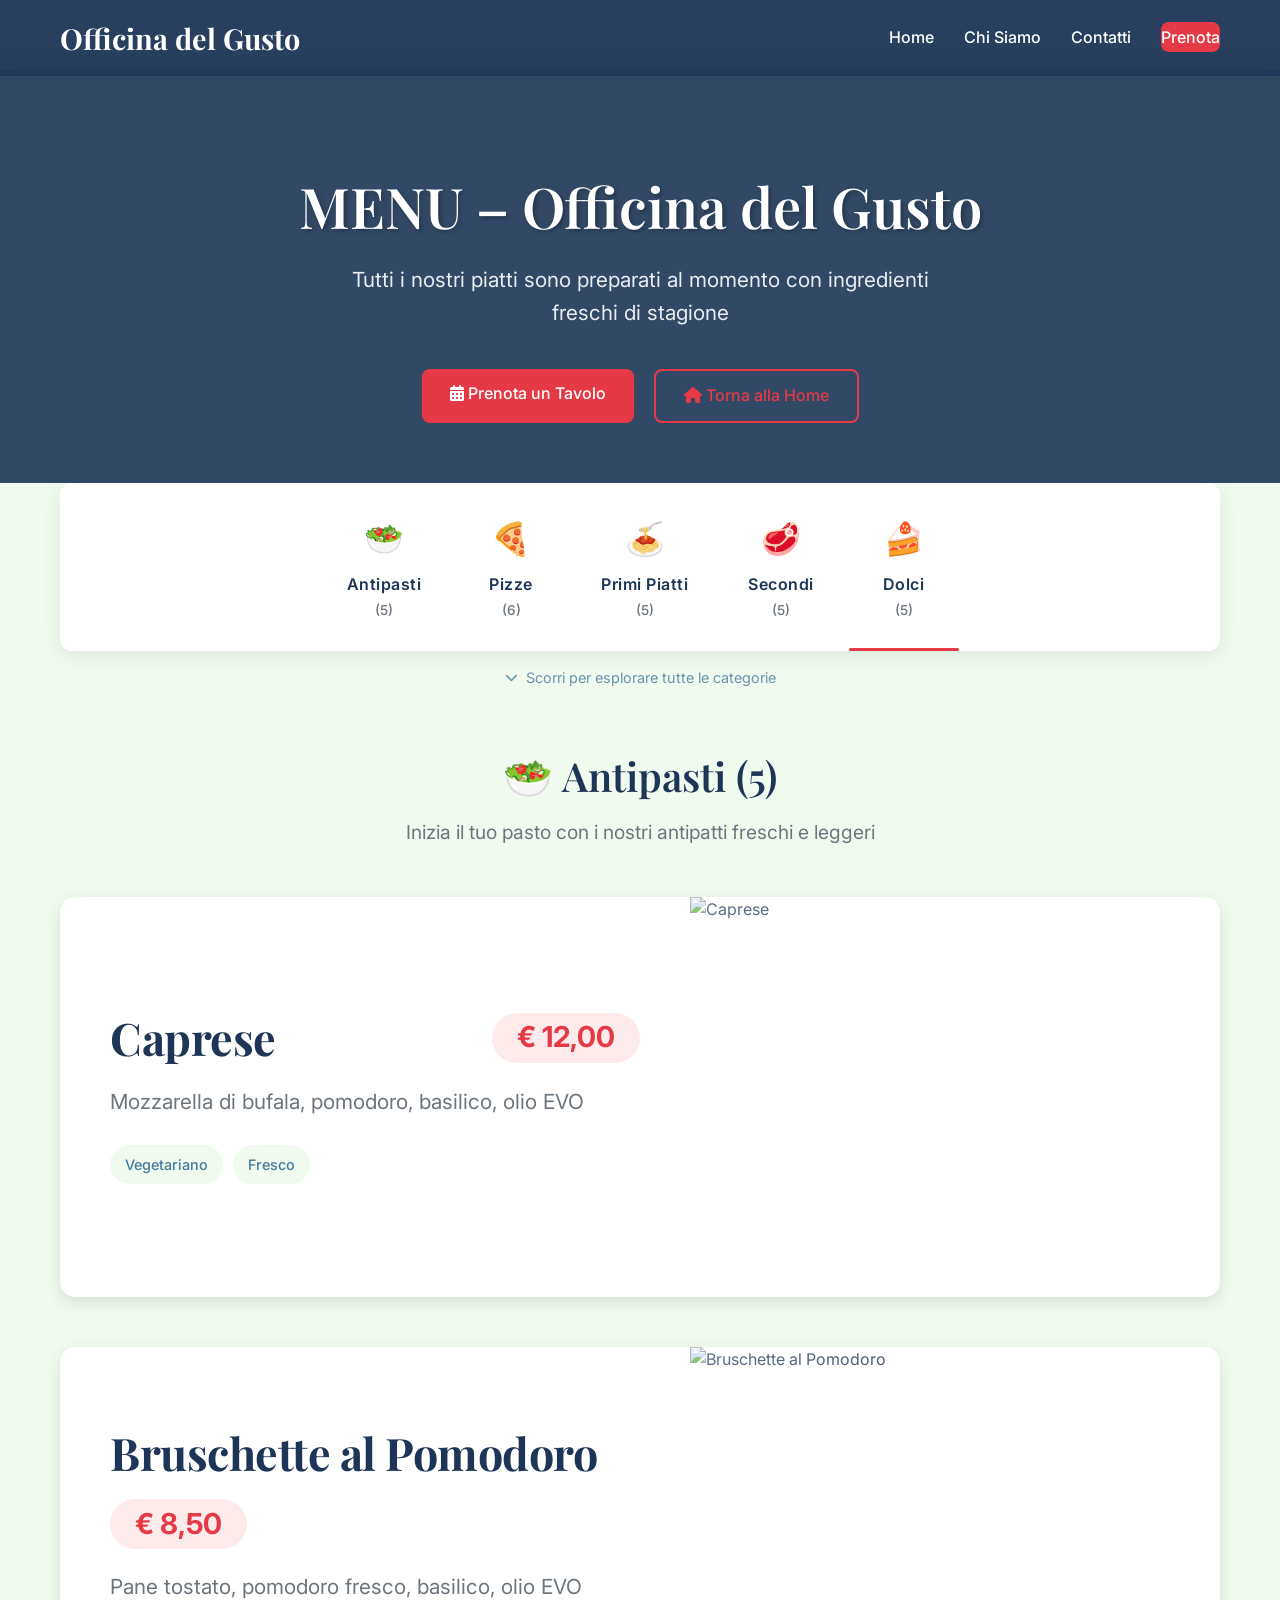
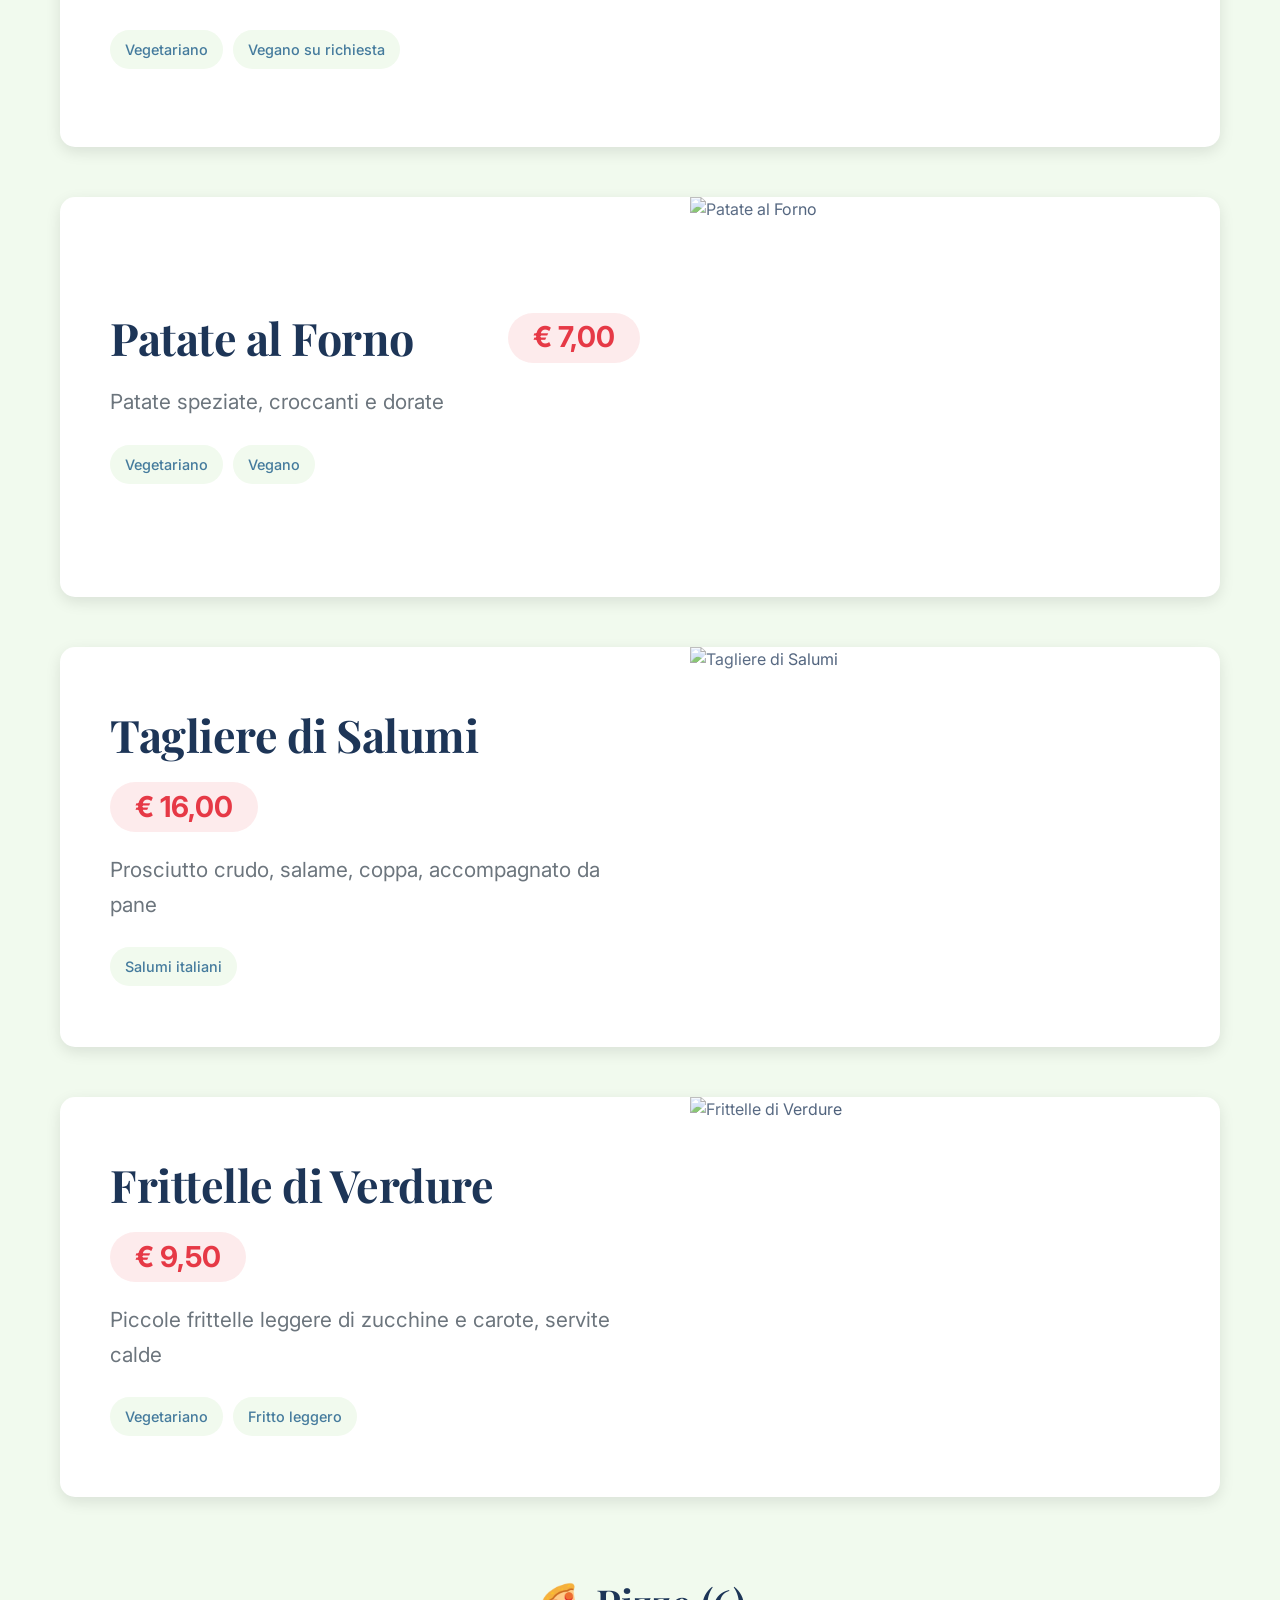
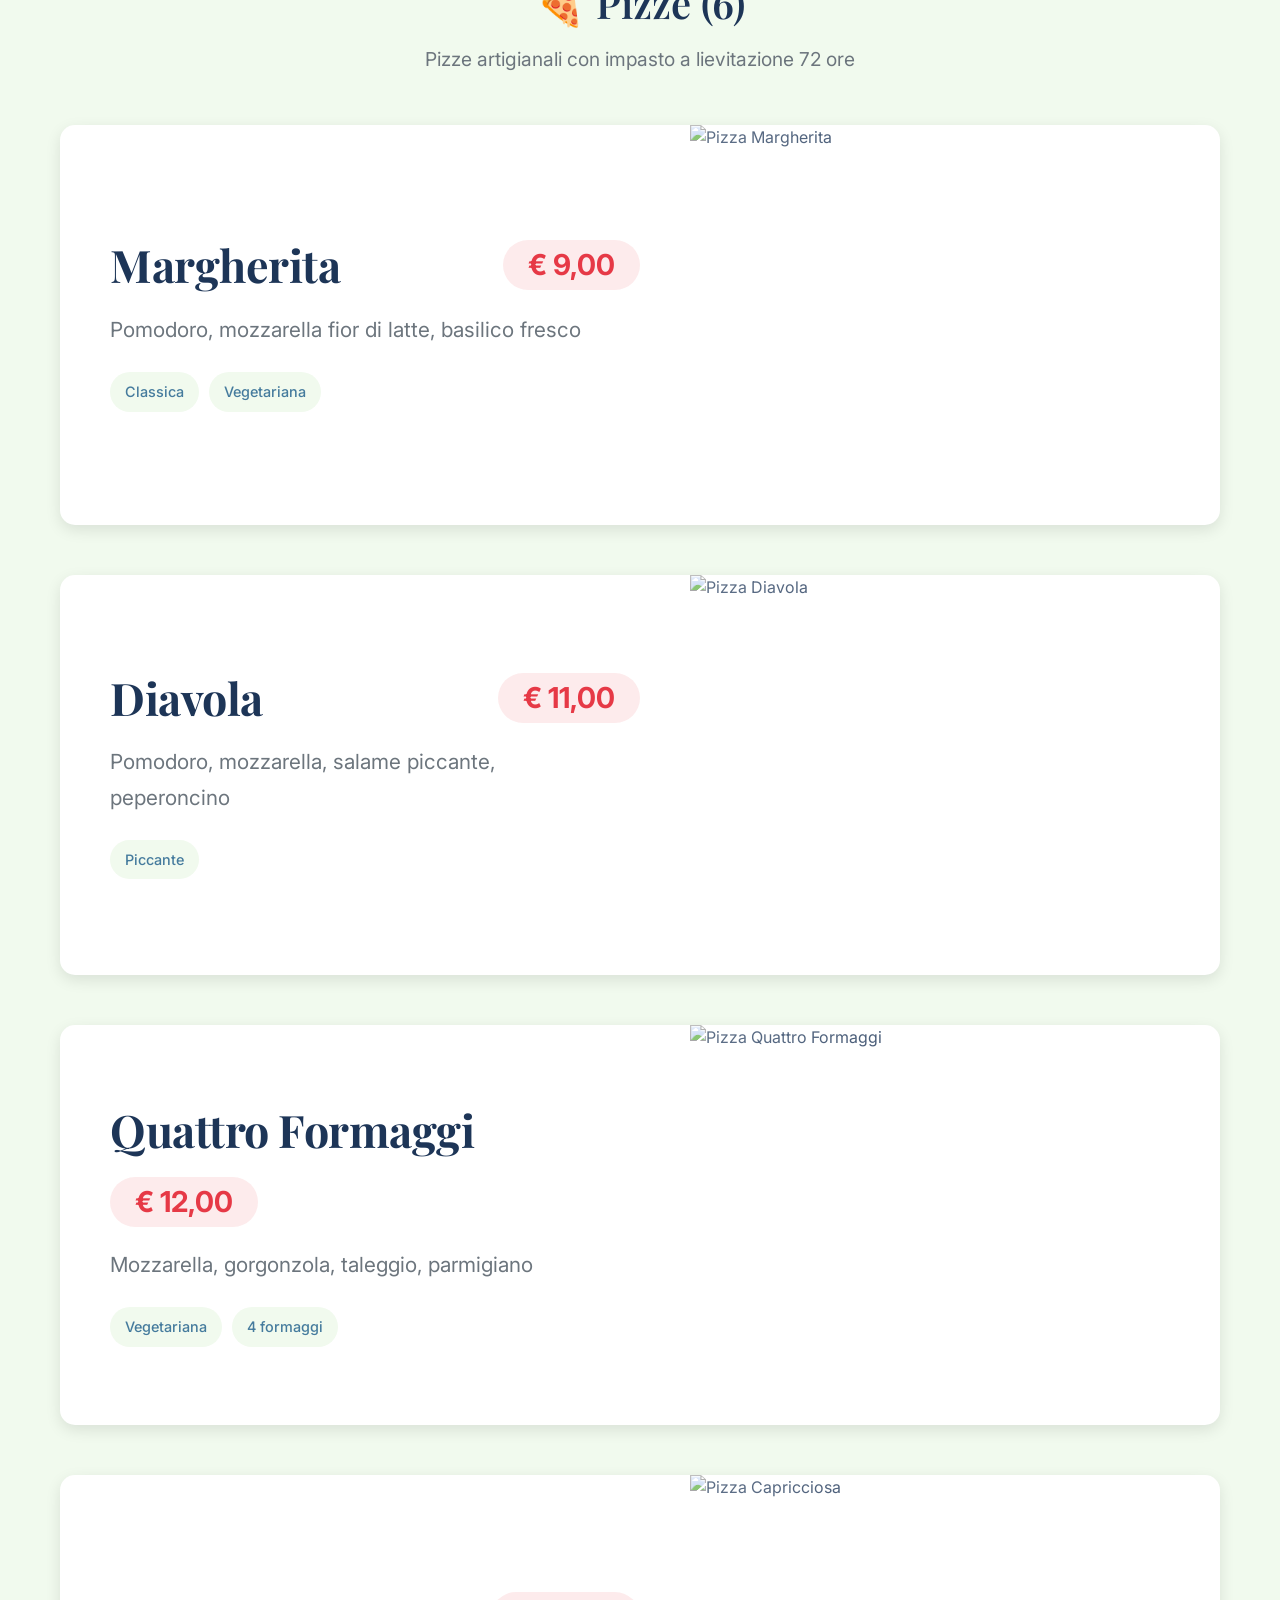
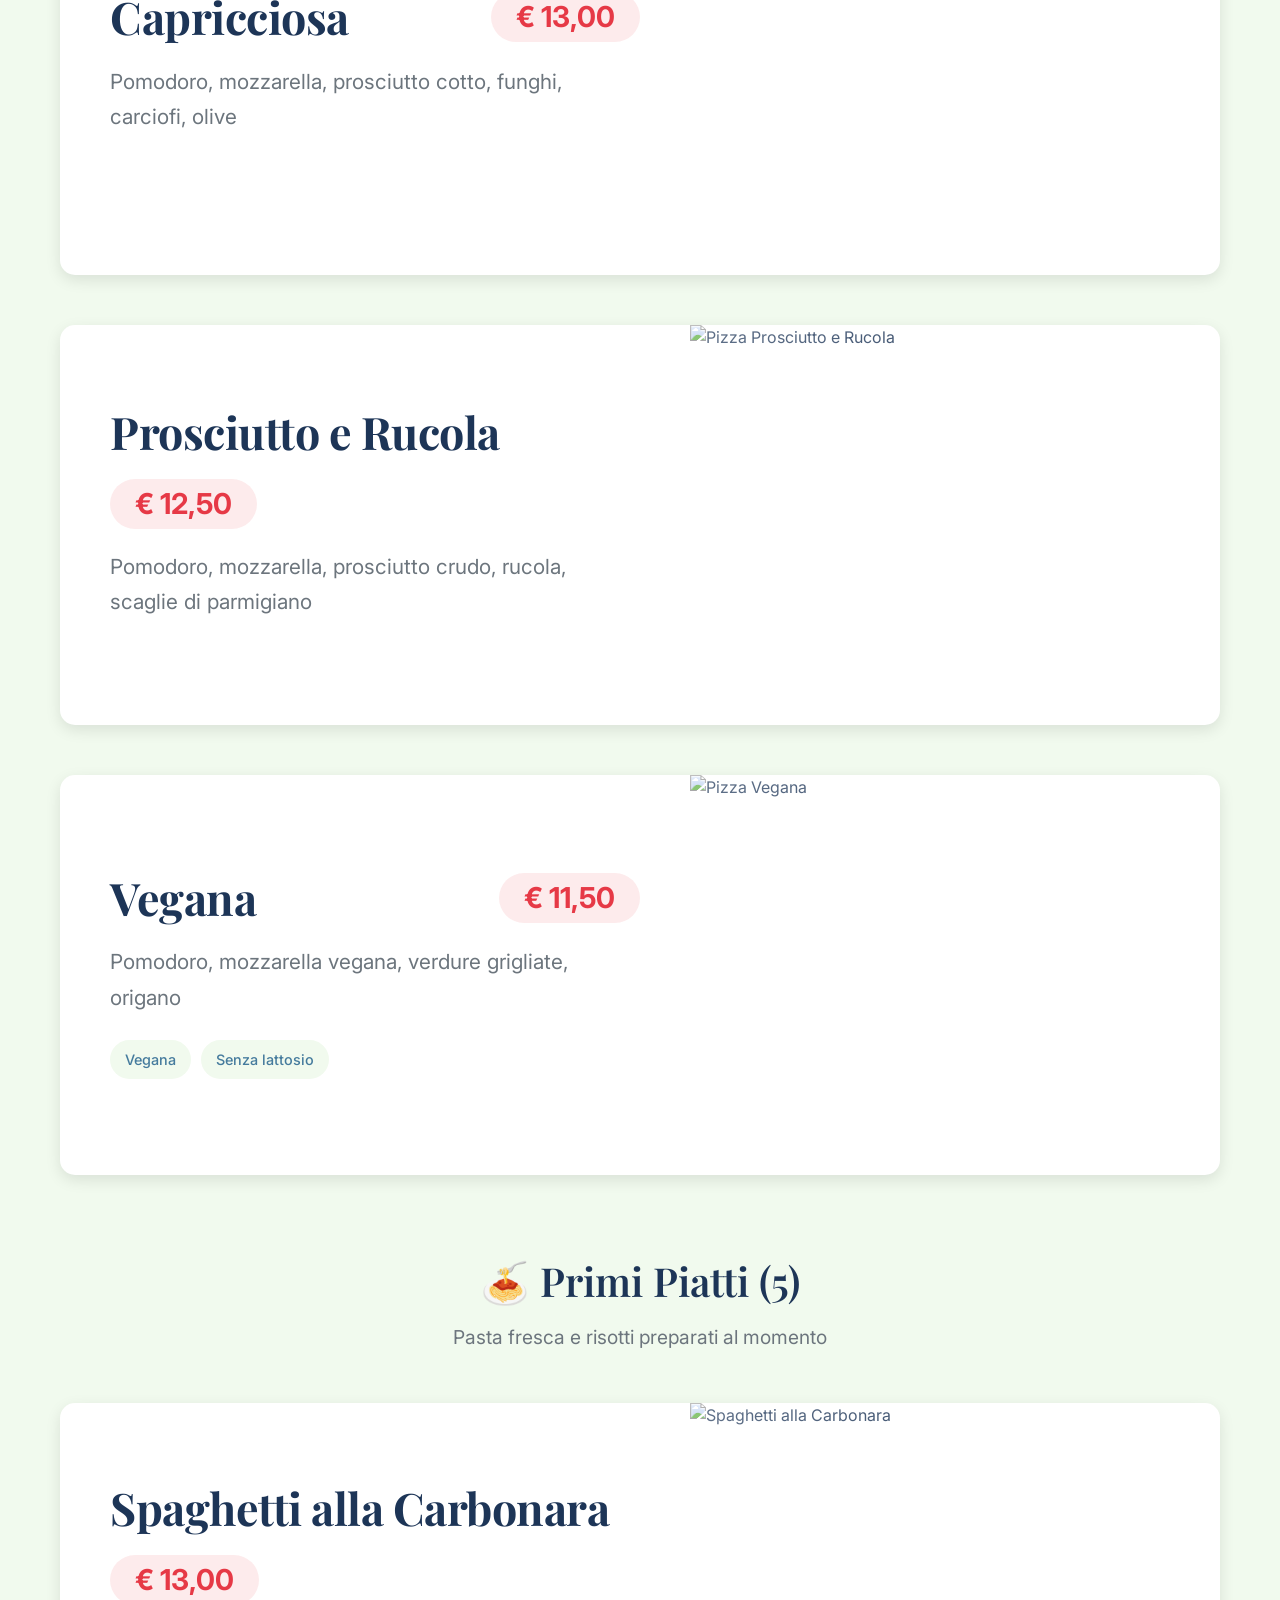
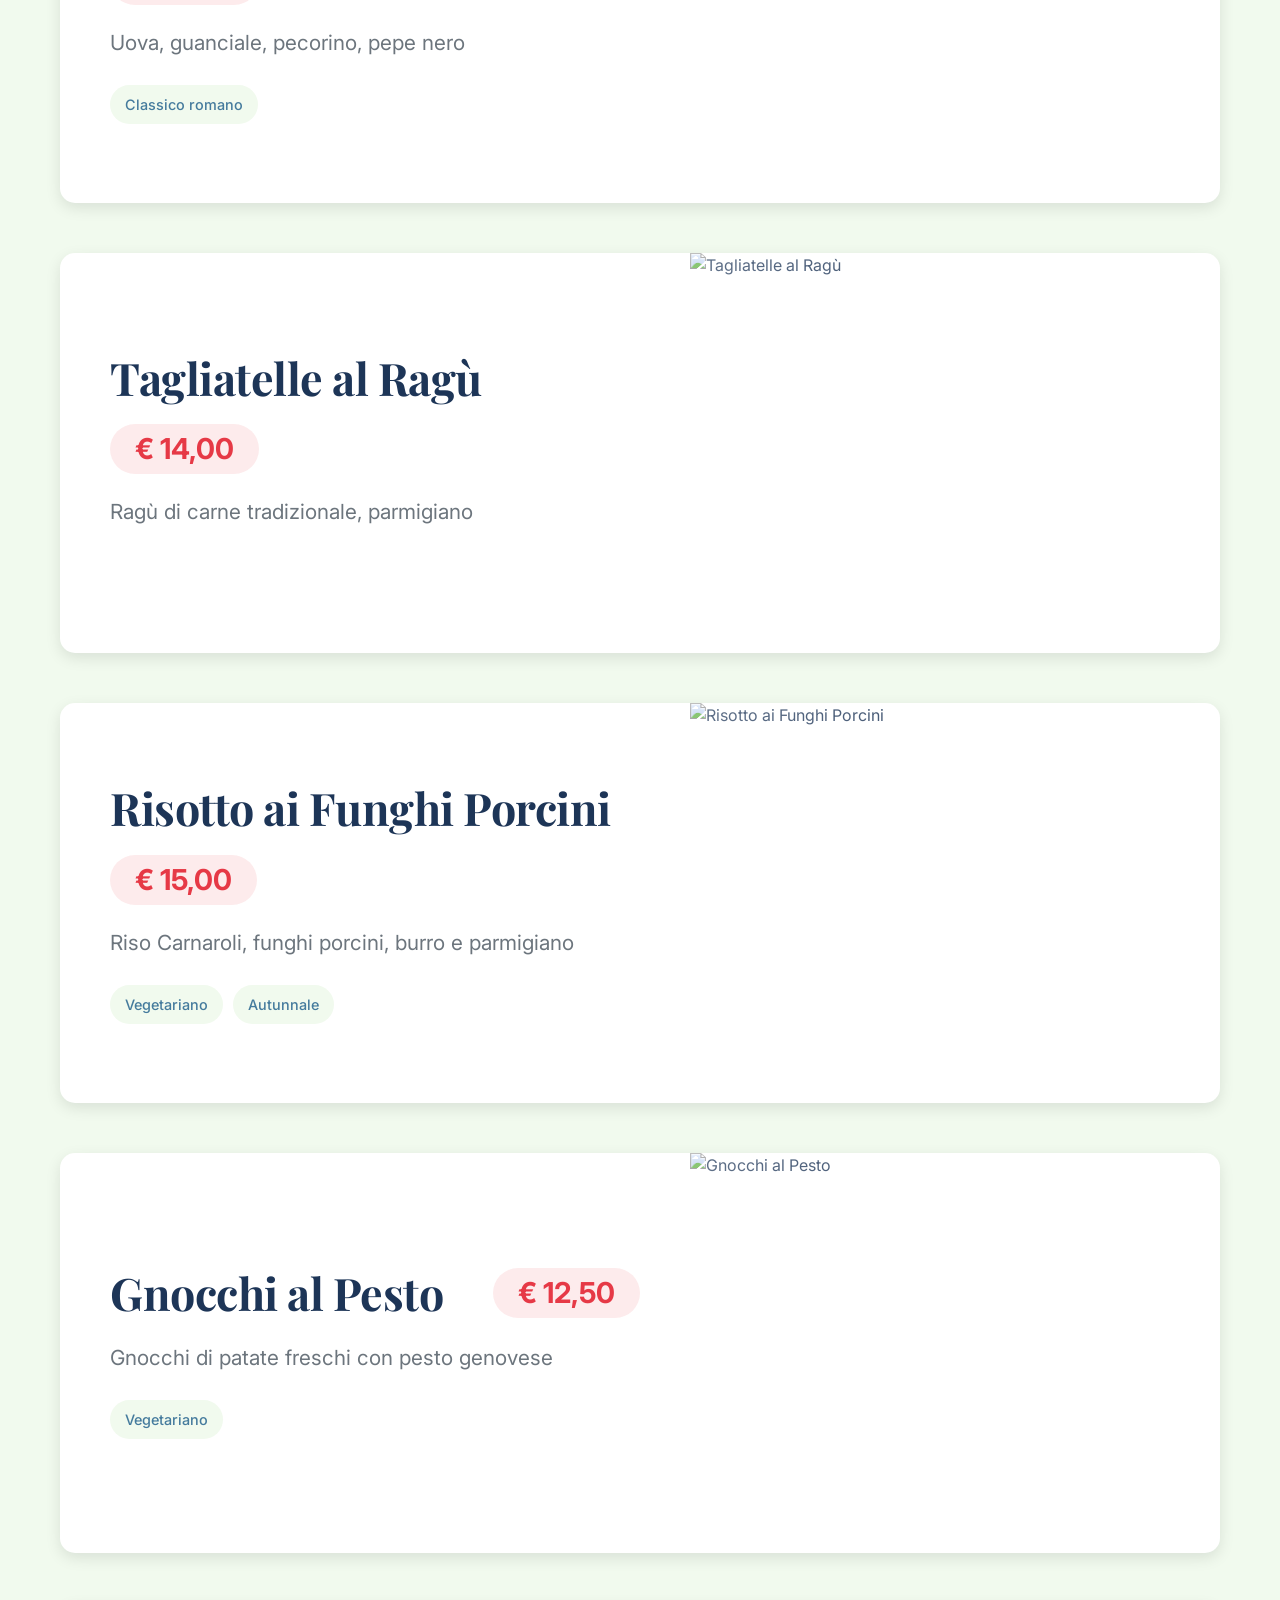
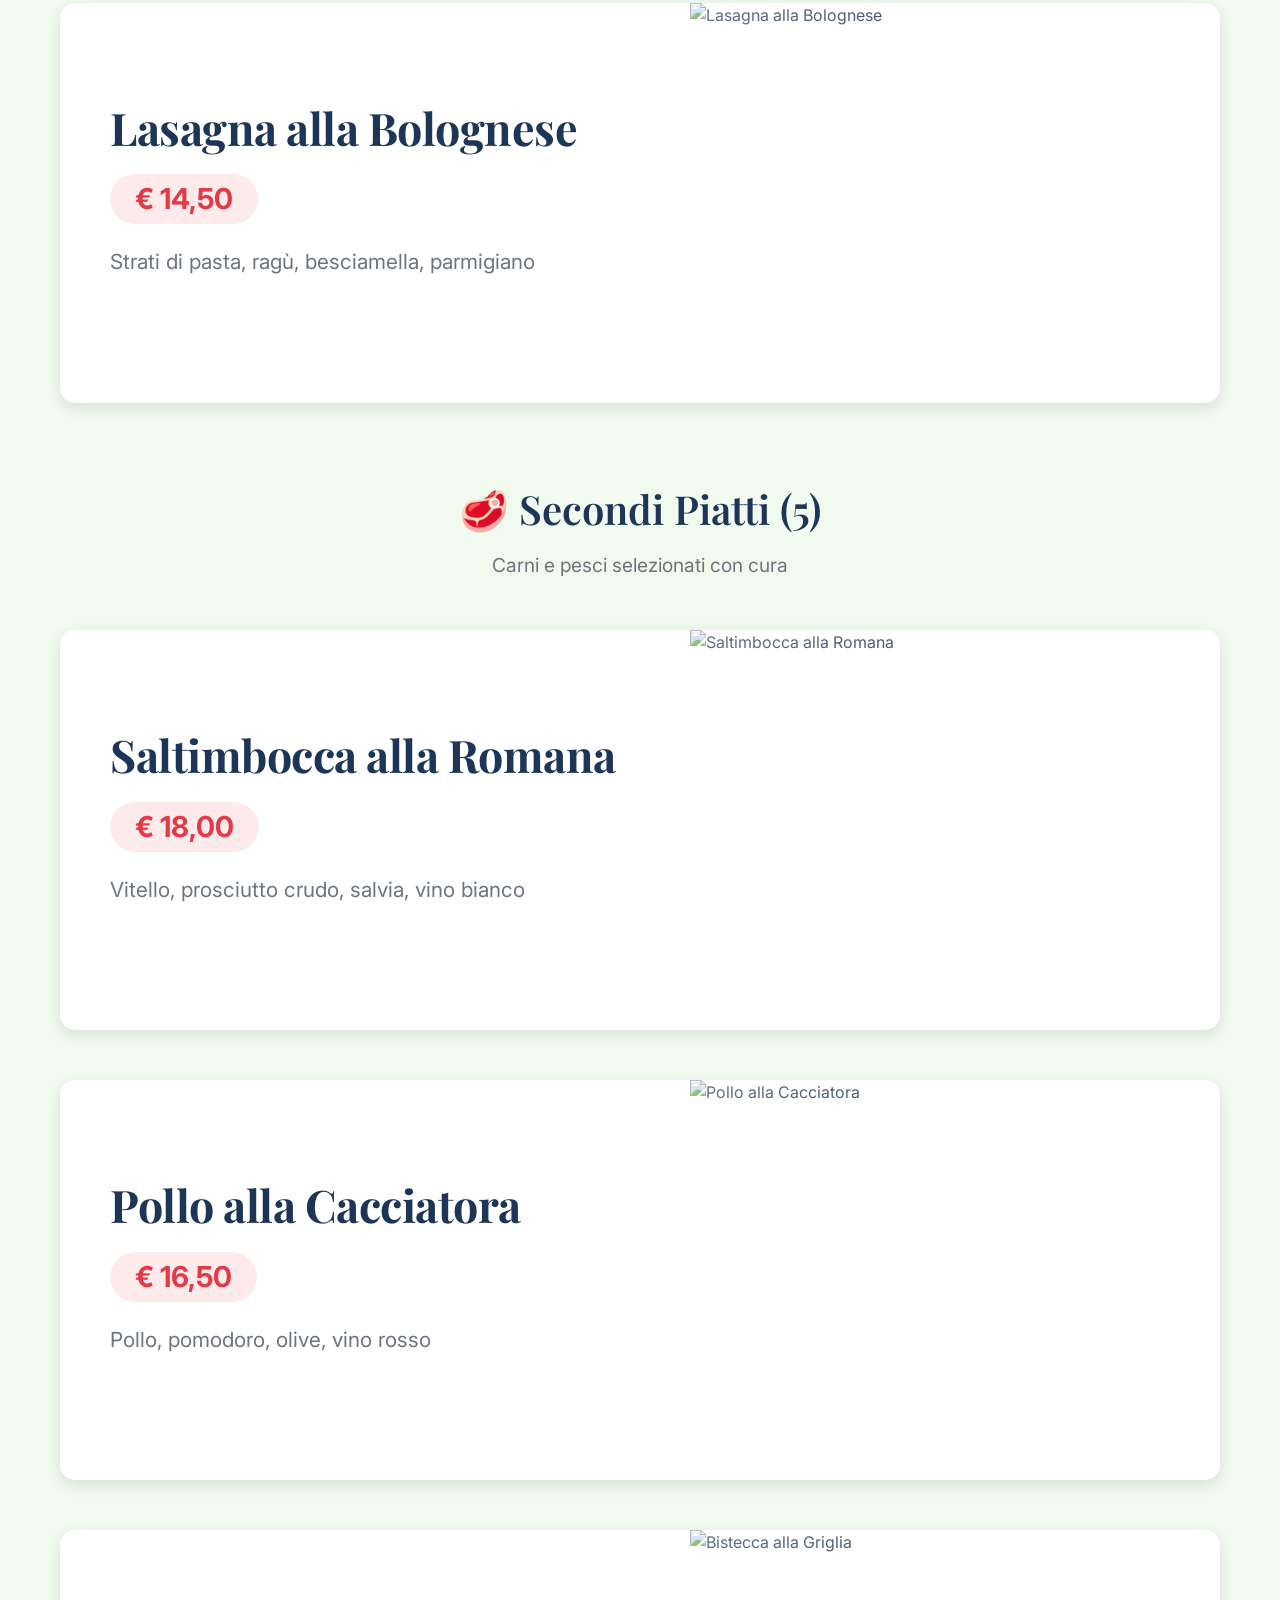
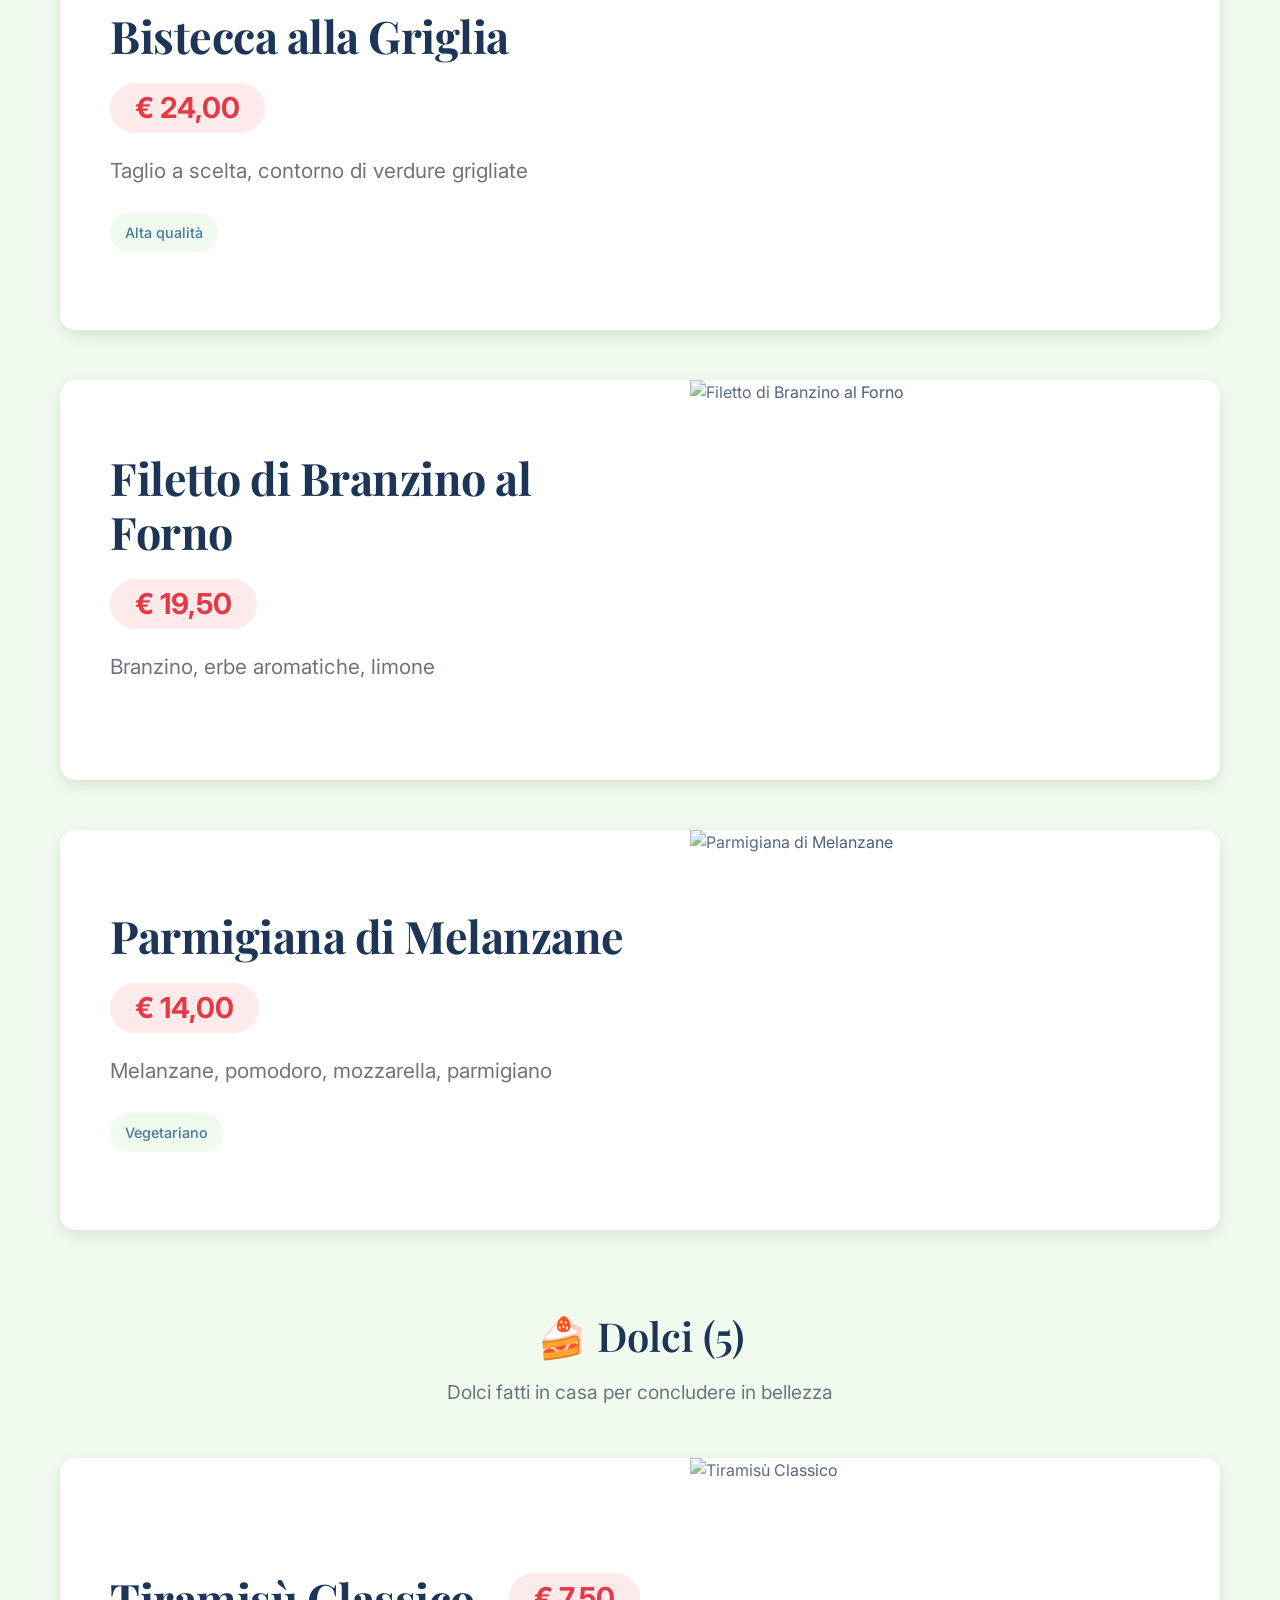
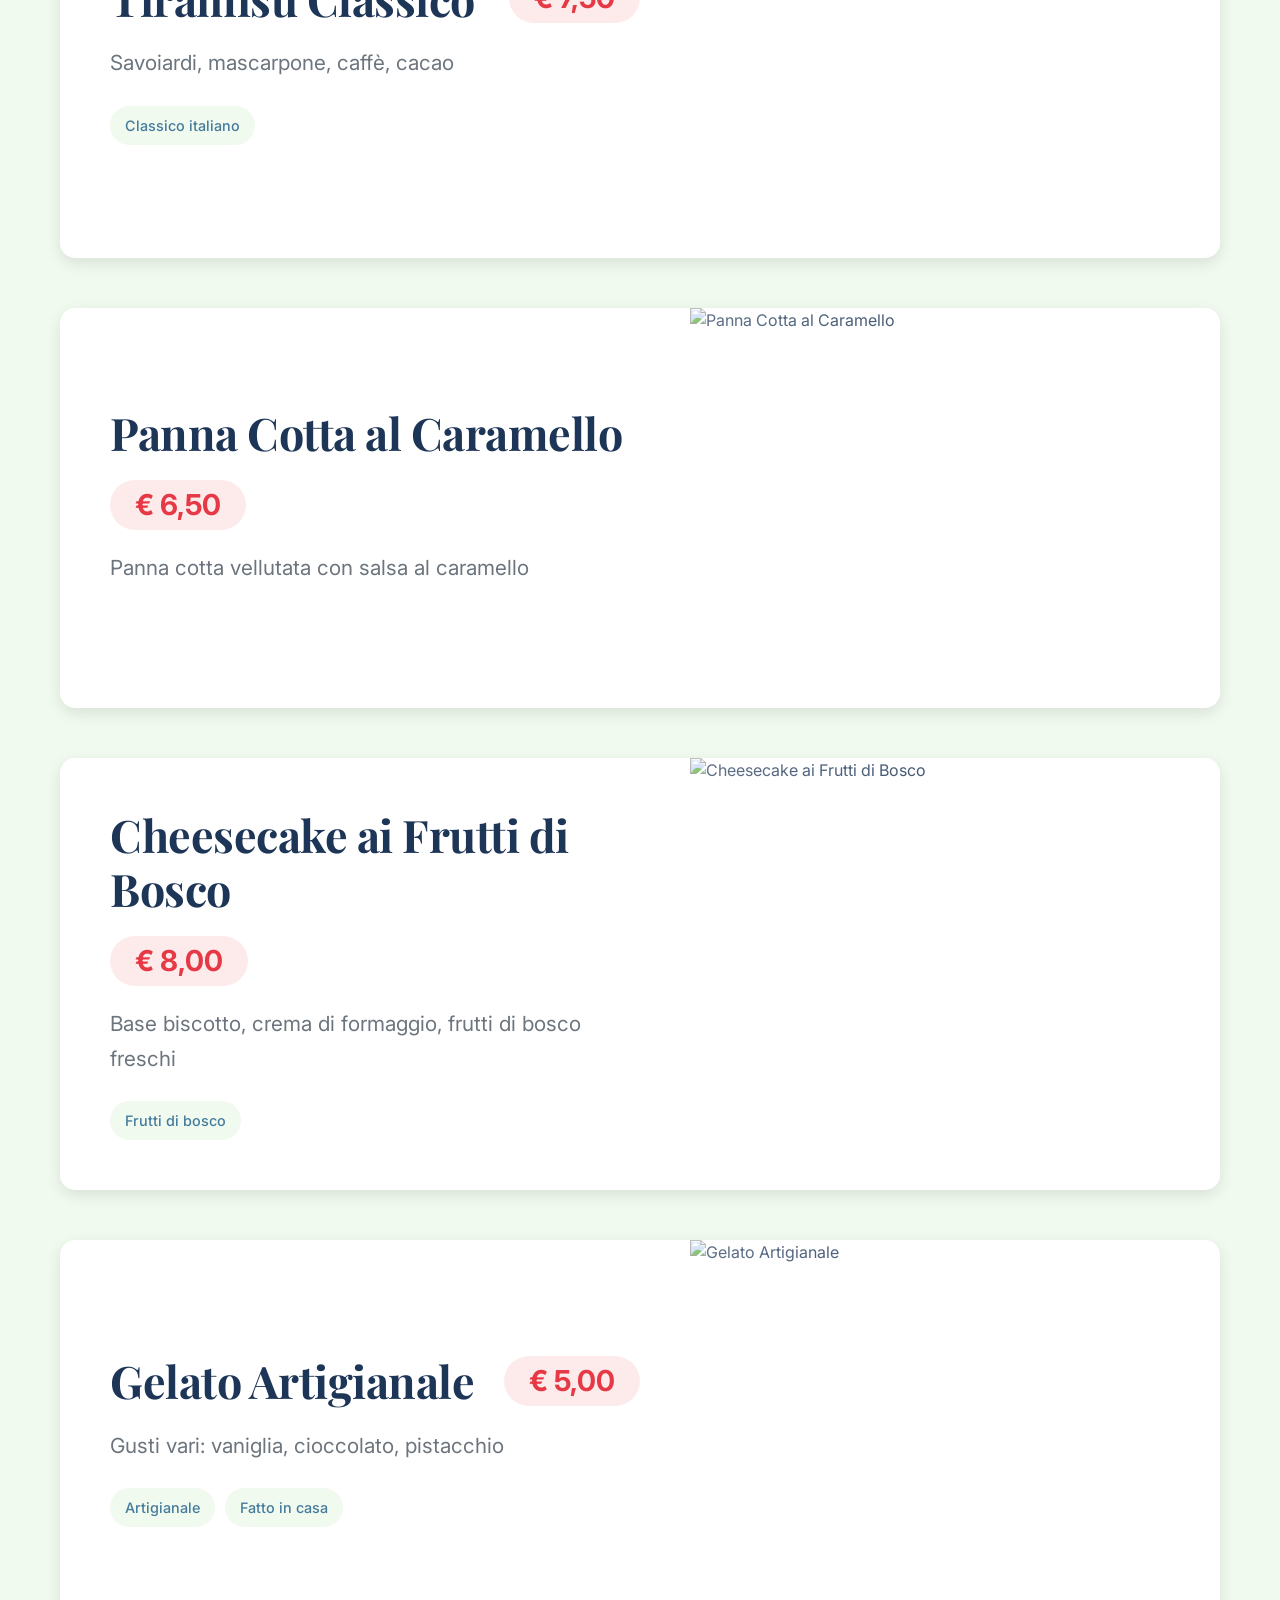
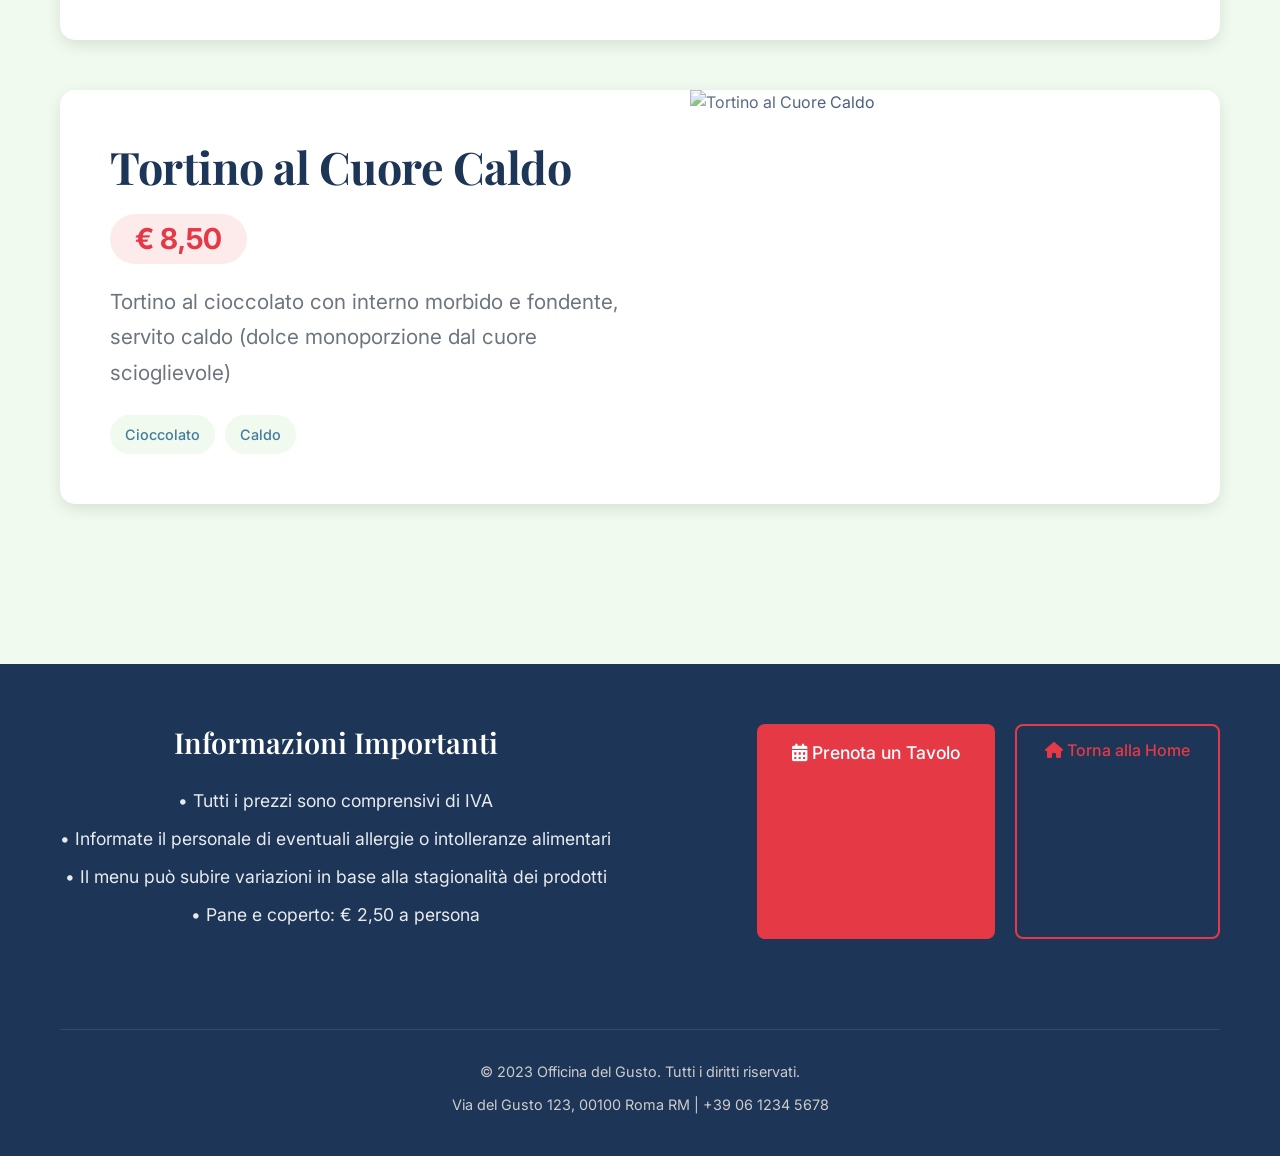
==== commit 6ca71238: "bug fix" ====
--- a/menu.html
+++ b/menu.html
@@ -50,59 +50,60 @@
     <!-- Menu Container -->
     <main class="menu-container">
         <div class="container">
-<!-- Navigazione categorie - Design Elegante -->
-<div class="menu-categories-container">
-    <nav class="menu-categories-nav-elegant">
-        <div class="category-nav-wrapper">
-            <a href="#antipasti" class="category-nav-item active" data-category="antipasti">
-                <div class="category-icon">🥗</div>
-                <div class="category-text">
-                    <span class="category-name">Antipasti</span>
-                    <span class="category-count">(5)</span>
-                </div>
-            </a>
-            
-            <a href="#pizze" class="category-nav-item" data-category="pizze">
-                <div class="category-icon">🍕</div>
-                <div class="category-text">
-                    <span class="category-name">Pizze</span>
-                    <span class="category-count">(6)</span>
-                </div>
-            </a>
-            
-            <a href="#primi" class="category-nav-item" data-category="primi">
-                <div class="category-icon">🍝</div>
-                <div class="category-text">
-                    <span class="category-name">Primi Piatti</span>
-                    <span class="category-count">(5)</span>
-                </div>
-            </a>
-            
-            <a href="#secondi" class="category-nav-item" data-category="secondi">
-                <div class="category-icon">🥩</div>
-                <div class="category-text">
-                    <span class="category-name">Secondi</span>
-                    <span class="category-count">(5)</span>
-                </div>
-            </a>
-            
-            <a href="#dolci" class="category-nav-item" data-category="dolci">
-                <div class="category-icon">🍰</div>
-                <div class="category-text">
-                    <span class="category-name">Dolci</span>
-                    <span class="category-count">(5)</span>
-                </div>
-            </a>
-        </div>
-        
-        <div class="nav-indicator"></div>
-    </nav>
-    
-    <div class="category-nav-hint">
-        <i class="fas fa-chevron-down"></i>
-        <span>Scorri per esplorare tutte le categorie</span>
-    </div>
-</div>
+            <!-- Navigazione categorie - Design Elegante -->
+            <div class="menu-categories-container">
+                <nav class="menu-categories-nav-elegant">
+                    <div class="category-nav-wrapper">
+                        <a href="#antipasti" class="category-nav-item active" data-category="antipasti">
+                            <div class="category-icon">🥗</div>
+                            <div class="category-text">
+                                <span class="category-name">Antipasti</span>
+                                <span class="category-count">(5)</span>
+                            </div>
+                        </a>
+                        
+                        <a href="#pizze" class="category-nav-item" data-category="pizze">
+                            <div class="category-icon">🍕</div>
+                            <div class="category-text">
+                                <span class="category-name">Pizze</span>
+                                <span class="category-count">(6)</span>
+                            </div>
+                        </a>
+                        
+                        <a href="#primi" class="category-nav-item" data-category="primi">
+                            <div class="category-icon">🍝</div>
+                            <div class="category-text">
+                                <span class="category-name">Primi Piatti</span>
+                                <span class="category-count">(5)</span>
+                            </div>
+                        </a>
+                        
+                        <a href="#secondi" class="category-nav-item" data-category="secondi">
+                            <div class="category-icon">🥩</div>
+                            <div class="category-text">
+                                <span class="category-name">Secondi</span>
+                                <span class="category-count">(5)</span>
+                            </div>
+                        </a>
+                        
+                        <a href="#dolci" class="category-nav-item" data-category="dolci">
+                            <div class="category-icon">🍰</div>
+                            <div class="category-text">
+                                <span class="category-name">Dolci</span>
+                                <span class="category-count">(5)</span>
+                            </div>
+                        </a>
+                    </div>
+                    
+                    <div class="nav-indicator"></div>
+                </nav>
+                
+                <div class="category-nav-hint">
+                    <i class="fas fa-chevron-down"></i>
+                    <span>Scorri per esplorare tutte le categorie</span>
+                </div>
+            </div>
+
             <!-- Antipasti -->
             <section id="antipasti" class="menu-category-section">
                 <div class="category-header">
--- a/css/style.css
+++ b/css/style.css
@@ -363,98 +363,69 @@
     margin-bottom: 15px;
 }
 
-/* Menu Section */
-.menu-section {
+/* Stili per l'anteprima del menu in index.html */
+.menu-preview-section {
     padding: 100px 0;
     background-color: var(--secondary-color);
 }
 
-.menu-filters {
+.menu-preview-content {
+    text-align: center;
+}
+
+.menu-highlights {
     display: flex;
     justify-content: center;
-    gap: 15px;
-    margin-bottom: 50px;
+    gap: 40px;
+    margin: 60px 0;
     flex-wrap: wrap;
 }
 
-.filter-btn {
-    padding: 10px 25px;
-    background-color: white;
-    border: 2px solid var(--accent-color);
-    color: var(--accent-color);
-    border-radius: 30px;
-    font-weight: 500;
-    cursor: pointer;
-    transition: var(--transition);
-}
-
-.filter-btn.active, .filter-btn:hover {
-    background-color: var(--accent-color);
-    color: white;
-}
-
-.menu-grid {
-    display: grid;
-    grid-template-columns: repeat(auto-fill, minmax(300px, 1fr));
-    gap: 30px;
-}
-
-.menu-item {
+.menu-highlight {
+    flex: 1;
+    min-width: 250px;
+    max-width: 300px;
+    padding: 30px;
     background-color: white;
     border-radius: var(--border-radius);
-    overflow: hidden;
     box-shadow: var(--shadow);
     transition: var(--transition);
-    opacity: 0;
-    transform: translateY(30px);
-}
-
-.menu-item.visible {
-    opacity: 1;
-    transform: translateY(0);
-}
-
-.menu-item:hover {
+}
+
+.menu-highlight:hover {
     transform: translateY(-10px);
     box-shadow: var(--shadow-hover);
 }
 
-.menu-item-image {
-    height: 200px;
-    overflow: hidden;
-}
-
-.menu-item-image img {
-    width: 100%;
-    height: 100%;
-    object-fit: cover;
-    transition: var(--transition);
-}
-
-.menu-item:hover .menu-item-image img {
-    transform: scale(1.1);
-}
-
-.menu-item-content {
-    padding: 25px;
-}
-
-.menu-item-content h3 {
+.menu-highlight i {
+    font-size: 2.5rem;
+    color: var(--primary-color);
+    margin-bottom: 20px;
+}
+
+.menu-highlight h3 {
     font-size: 1.5rem;
-    margin-bottom: 10px;
-}
-
-.menu-item-content p {
+    margin-bottom: 15px;
+}
+
+.menu-highlight p {
     color: var(--gray-color);
-    margin-bottom: 15px;
     line-height: 1.6;
 }
 
-.menu-price {
-    display: inline-block;
-    font-weight: 600;
+.menu-cta {
+    margin-top: 60px;
+}
+
+.pdf-link {
     color: var(--primary-color);
-    font-size: 1.2rem;
+    font-weight: 500;
+    text-decoration: underline;
+    transition: var(--transition);
+}
+
+.pdf-link:hover {
+    color: var(--accent-color);
 }
 
 /* About Section */
@@ -610,6 +581,11 @@
     padding: 15px 0;
     appearance: none;
     cursor: pointer;
+    background-image: url("data:image/svg+xml;charset=UTF-8,%3csvg xmlns='http://www.w3.org/2000/svg' viewBox='0 0 24 24' fill='none' stroke='%231D3557' stroke-width='2' stroke-linecap='round' stroke-linejoin='round'%3e%3cpolyline points='6 9 12 15 18 9'%3e%3c/polyline%3e%3c/svg%3e");
+    background-repeat: no-repeat;
+    background-position: right 10px center;
+    background-size: 15px;
+    padding-right: 35px;
 }
 
 .form-group textarea {
@@ -629,6 +605,10 @@
 .form-group input:focus, .form-group textarea:focus, .form-group select:focus {
     outline: none;
     border-bottom-color: var(--accent-color);
+}
+
+.form-group select:focus {
+    background-image: url("data:image/svg+xml;charset=UTF-8,%3csvg xmlns='http://www.w3.org/2000/svg' viewBox='0 0 24 24' fill='none' stroke='%23457B9D' stroke-width='2' stroke-linecap='round' stroke-linejoin='round'%3e%3cpolyline points='6 9 12 15 18 9'%3e%3c/polyline%3e%3c/svg%3e");
 }
 
 .form-group input:focus ~ label,
@@ -658,11 +638,60 @@
     width: 100%;
 }
 
+/* Miglioramenti per il form di prenotazione */
+.form-notice {
+    background-color: rgba(69, 123, 157, 0.1);
+    padding: 15px;
+    border-radius: var(--border-radius);
+    margin: 20px 0;
+    display: flex;
+    align-items: center;
+    gap: 10px;
+    color: var(--accent-color);
+}
+
+.form-notice i {
+    color: var(--accent-color);
+    font-size: 1.2rem;
+}
+
+.form-notice p {
+    margin: 0;
+    font-size: 0.95rem;
+}
+
+/* Migliora lo stile dei campi data e ora */
+.form-group input[type="date"]:invalid,
+.form-group input[type="time"]:invalid {
+    color: #999;
+}
+
+.form-group input[type="date"]:focus,
+.form-group input[type="time"]:focus {
+    color: var(--dark-color);
+}
+
+/* Placeholder per i campi data/ora quando sono vuoti */
+.form-group input[type="text"][id="date"]:not(:focus):placeholder-shown,
+.form-group input[type="text"][id="time"]:not(:focus):placeholder-shown {
+    color: #999;
+}
+
+.form-group input[type="text"][id="date"]::placeholder,
+.form-group input[type="text"][id="time"]::placeholder {
+    color: transparent;
+}
+
+/* Stile per il bottone di invio */
 .btn-submit {
     width: 100%;
     padding: 15px;
     font-size: 1.1rem;
-    margin-top: 20px;
+    margin-top: 10px;
+    display: flex;
+    align-items: center;
+    justify-content: center;
+    gap: 10px;
 }
 
 /* Footer */
@@ -764,15 +793,6 @@
     
     .about-image, .about-text {
         width: 100%;
-    }
-    
-    .menu-grid {
-        grid-template-columns: repeat(auto-fill, minmax(280px, 1fr));
-    }
-    
-    .form-row {
-        flex-direction: column;
-        gap: 0;
     }
 }
 
@@ -824,8 +844,22 @@
         max-width: 100%;
     }
     
+    .menu-highlights {
+        flex-direction: column;
+        align-items: center;
+    }
+    
+    .menu-highlight {
+        max-width: 100%;
+    }
+    
     .footer-content {
         flex-direction: column;
+    }
+    
+    .form-row {
+        flex-direction: column;
+        gap: 0;
     }
 }
 
@@ -834,75 +868,7 @@
         font-size: 2.2rem;
     }
     
-    .menu-grid {
-        grid-template-columns: 1fr;
-    }
-    
     .reservation-form {
         padding: 25px;
     }
-}
-/* Stili per l'anteprima del menu in index.html */
-.menu-preview-section {
-    padding: 100px 0;
-    background-color: var(--secondary-color);
-}
-
-.menu-preview-content {
-    text-align: center;
-}
-
-.menu-highlights {
-    display: flex;
-    justify-content: center;
-    gap: 40px;
-    margin: 60px 0;
-    flex-wrap: wrap;
-}
-
-.menu-highlight {
-    flex: 1;
-    min-width: 250px;
-    max-width: 300px;
-    padding: 30px;
-    background-color: white;
-    border-radius: var(--border-radius);
-    box-shadow: var(--shadow);
-    transition: var(--transition);
-}
-
-.menu-highlight:hover {
-    transform: translateY(-10px);
-    box-shadow: var(--shadow-hover);
-}
-
-.menu-highlight i {
-    font-size: 2.5rem;
-    color: var(--primary-color);
-    margin-bottom: 20px;
-}
-
-.menu-highlight h3 {
-    font-size: 1.5rem;
-    margin-bottom: 15px;
-}
-
-.menu-highlight p {
-    color: var(--gray-color);
-    line-height: 1.6;
-}
-
-.menu-cta {
-    margin-top: 60px;
-}
-
-.pdf-link {
-    color: var(--primary-color);
-    font-weight: 500;
-    text-decoration: underline;
-    transition: var(--transition);
-}
-
-.pdf-link:hover {
-    color: var(--accent-color);
 }
